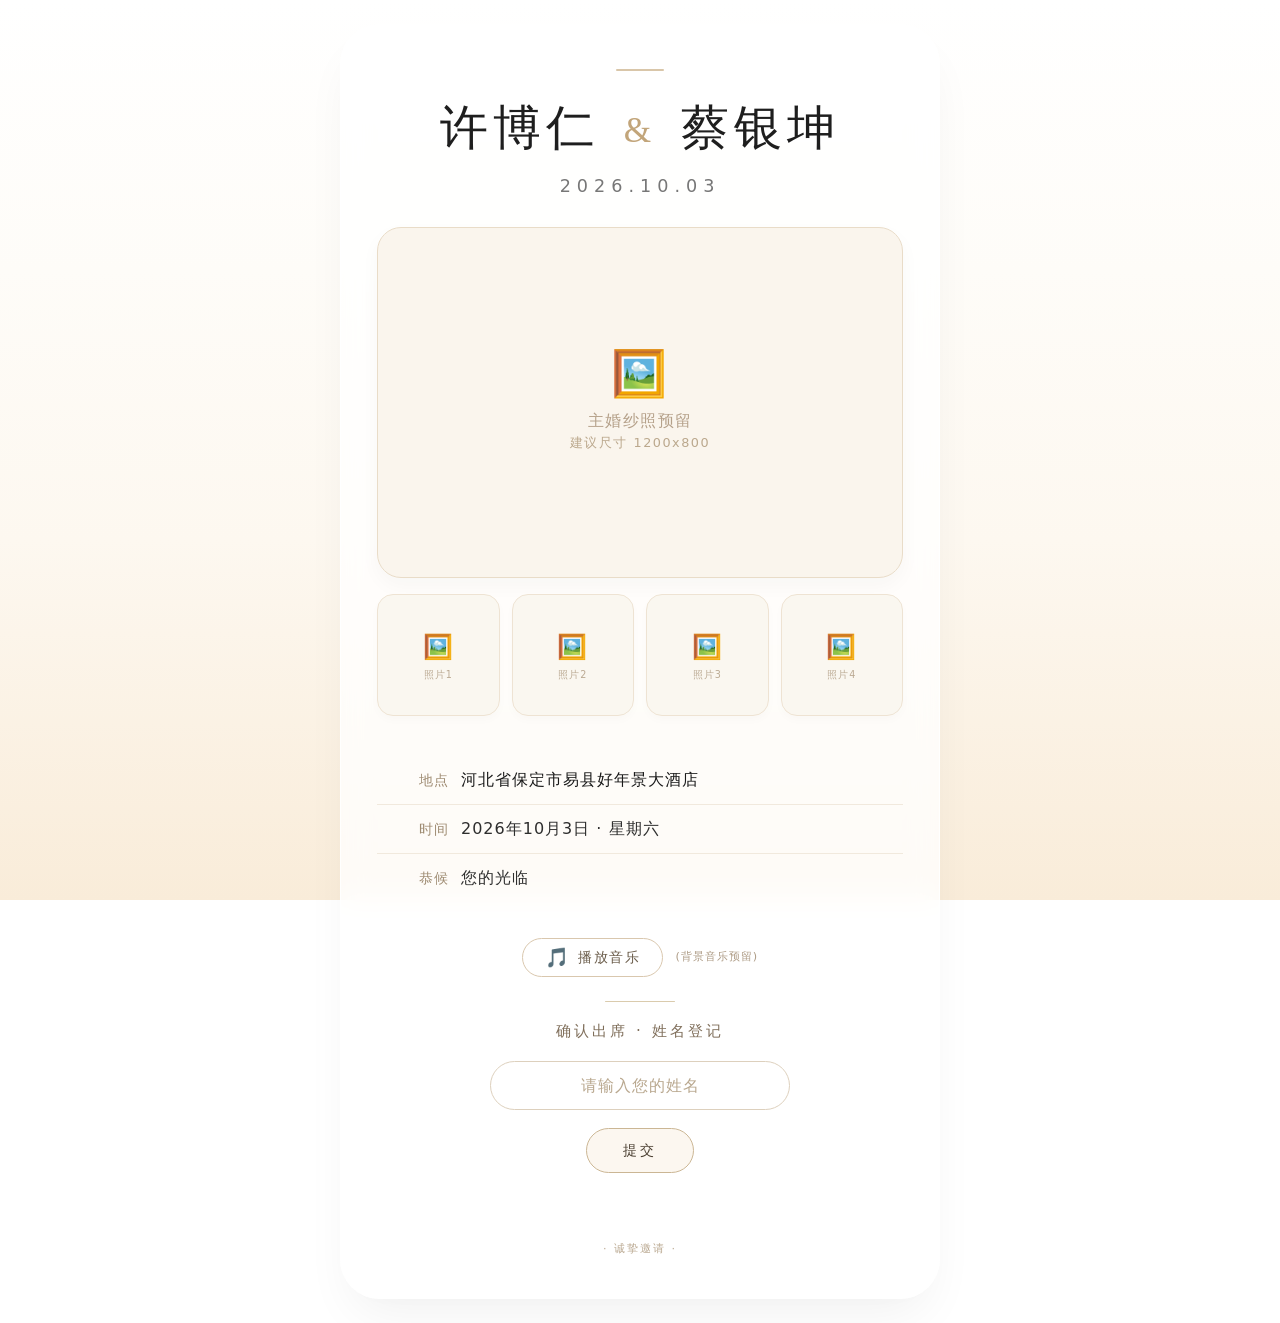
==== wedding.html @ 3b9bdee9 "婚礼请柬" ====
<!DOCTYPE html>
<html lang="zh-CN">
<head>
    <meta charset="UTF-8">
    <meta name="viewport" content="width=device-width, initial-scale=1.0, maximum-scale=1.0, user-scalable=yes">
    <title>许博仁 & 蔡银坤 · 婚礼邀请</title>
    <style>
        /* 全局重置 — 纯白到香槟色渐变背景 */
        * {
            margin: 0;
            padding: 0;
            box-sizing: border-box;
        }

        body {
            /* 纯白到香槟色渐变：从上至下柔和过渡 */
            background: linear-gradient(180deg, #ffffff 0%, #fefcf8 30%, #fdf8f0 60%, #f9ecd9 100%);
            background-attachment: fixed;
            font-family: 'Inter', 'Helvetica Neue', 'PingFang SC', 'Microsoft YaHei', 'Noto Sans SC', system-ui, -apple-system, sans-serif;
            display: flex;
            align-items: center;
            justify-content: center;
            min-height: 100vh;
            padding: 24px 16px;
            line-height: 1.5;
            color: #2c2c2c;
            -webkit-font-smoothing: antialiased;
            -moz-osx-font-smoothing: grayscale;
        }

        /* 主卡片 — 半透明白，与渐变融合，纯净优雅 */
        .invitation-card {
            max-width: 600px;
            width: 100%;
            background-color: rgba(255, 255, 255, 0.78);
            backdrop-filter: blur(14px);
            -webkit-backdrop-filter: blur(14px);
            border-radius: 40px;
            box-shadow: 0 25px 50px -12px rgba(0, 0, 0, 0.06), 0 10px 30px -8px rgba(0, 0, 0, 0.02);
            padding: 44px 36px 40px;
            text-align: center;
            transition: all 0.2s ease;
            border: 1px solid rgba(255, 255, 255, 0.8);
        }

        /* 顶部装饰线 */
        .ornament {
            margin: 0 auto 28px;
            width: 48px;
            height: 2px;
            background: #d9c6a9;
            border-radius: 2px;
        }

        /* 新人姓名 */
        .couple-names {
            font-size: 3rem;
            font-weight: 400;
            letter-spacing: 5px;
            color: #1e1e1e;
            line-height: 1.2;
            margin-bottom: 16px;
            font-family: 'Cormorant Garamond', 'Times New Roman', 'Songti SC', serif;
            text-transform: uppercase;
        }

        .couple-names span {
            display: inline-block;
            margin: 0 8px;
            font-weight: 300;
            color: #c2a57a;
            font-size: 2.2rem;
            transform: translateY(-2px);
        }

        /* 日期 */
        .wedding-date {
            font-size: 1.1rem;
            font-weight: 400;
            letter-spacing: 6px;
            color: #777;
            margin-bottom: 28px;
            text-transform: uppercase;
        }

        /* 照片区域 — 主次分明布局 */
        .photo-gallery {
            width: 100%;
            margin-bottom: 32px;
            display: flex;
            flex-direction: column;
            gap: 16px;
        }

        /* 主照片 — 大图占位 */
        .main-photo {
            width: 100%;
            aspect-ratio: 3 / 2;
            background: #faf5ed;
            border-radius: 24px;
            border: 1px solid #e9dcc8;
            box-shadow: 0 8px 20px rgba(0,0,0,0.03);
            display: flex;
            flex-direction: column;
            align-items: center;
            justify-content: center;
            color: #b5a18a;
            font-size: 1rem;
            letter-spacing: 1.5px;
            transition: transform 0.2s;
            padding: 20px;
        }

        .main-photo i {
            font-style: normal;
            font-size: 2.8rem;
            margin-bottom: 12px;
            color: #cdba9d;
            font-weight: 200;
            line-height: 1;
        }
        .main-photo span {
            font-size: 0.8rem;
            color: #bba88d;
        }

        /* 次要照片 — 四张整齐排列 */
        .secondary-photos {
            display: grid;
            grid-template-columns: repeat(4, 1fr);
            gap: 12px;
            width: 100%;
        }

        .secondary-photo {
            aspect-ratio: 1 / 1;
            background: #faf7f0;
            border-radius: 16px;
            border: 1px solid #eee3d3;
            display: flex;
            flex-direction: column;
            align-items: center;
            justify-content: center;
            color: #b5a18a;
            font-size: 0.65rem;
            letter-spacing: 1px;
            box-shadow: 0 4px 10px rgba(0,0,0,0.02);
            transition: transform 0.2s;
            padding: 8px;
            text-align: center;
        }

        .secondary-photo i {
            font-style: normal;
            font-size: 1.5rem;
            margin-bottom: 4px;
            color: #cdba9d;
            font-weight: 200;
        }

        .secondary-photo span {
            font-size: 0.6rem;
            color: #bbaa93;
            line-height: 1.3;
        }

        /* 婚礼信息 */
        .details {
            text-align: left;
            margin-bottom: 28px;
            background: transparent;
            padding: 8px 0;
        }

        .detail-item {
            display: flex;
            align-items: baseline;
            justify-content: center;
            gap: 12px;
            font-size: 1rem;
            padding: 12px 0;
            color: #3a3a3a;
            border-bottom: 1px solid rgba(210, 190, 160, 0.3);
        }

        .detail-item:last-of-type {
            border-bottom: none;
        }

        .detail-label {
            font-weight: 500;
            letter-spacing: 1px;
            color: #9e8b72;
            min-width: 72px;
            text-align: right;
            font-size: 0.9rem;
        }

        .detail-value {
            font-weight: 400;
            color: #2e2e2e;
            letter-spacing: 1px;
            text-align: left;
            flex: 1;
        }

        .location-highlight {
            font-weight: 500;
            color: #1a1a1a;
        }

        /* 音乐控制区 */
        .music-section {
            margin: 12px 0 20px;
            display: flex;
            align-items: center;
            justify-content: center;
            gap: 12px;
            flex-wrap: wrap;
        }

        .music-toggle {
            display: inline-flex;
            align-items: center;
            gap: 8px;
            background: rgba(255, 255, 255, 0.6);
            border: 1px solid #d9c7ae;
            border-radius: 30px;
            padding: 8px 22px;
            cursor: pointer;
            transition: all 0.25s ease;
            color: #6b5d4b;
            font-size: 0.85rem;
            letter-spacing: 1.5px;
            font-weight: 400;
            user-select: none;
        }

        .music-toggle:hover {
            background: rgba(255, 250, 240, 0.9);
            border-color: #bfa888;
        }

        .music-icon {
            font-size: 1.2rem;
            line-height: 1;
        }

        .music-hint {
            font-size: 0.7rem;
            color: #ae9c86;
            letter-spacing: 1px;
        }

        .divider-light {
            width: 70px;
            height: 1.5px;
            background: #dacbad;
            margin: 24px auto 18px;
            border-radius: 1px;
        }

        /* RSVP 姓名收集 */
        .rsvp-section {
            margin-top: 8px;
        }

        .rsvp-title {
            font-size: 0.95rem;
            letter-spacing: 3px;
            color: #7f6e5a;
            margin-bottom: 18px;
            font-weight: 400;
            text-transform: uppercase;
        }

        .input-group {
            display: flex;
            flex-direction: column;
            align-items: center;
            gap: 12px;
        }

        .name-input {
            width: 100%;
            max-width: 300px;
            padding: 14px 20px;
            border: 1px solid #ddd0bd;
            border-radius: 40px;
            font-size: 1rem;
            letter-spacing: 1px;
            text-align: center;
            background: rgba(255, 255, 255, 0.8);
            color: #2c2c2c;
            outline: none;
            transition: all 0.25s ease;
            font-family: inherit;
            backdrop-filter: blur(4px);
        }

        .name-input::placeholder {
            color: #b9a88f;
            letter-spacing: 1px;
            font-weight: 300;
        }

        .name-input:focus {
            border-color: #bfa888;
            background: #ffffff;
            box-shadow: 0 0 0 4px rgba(190, 168, 136, 0.1);
        }

        .submit-btn {
            background: #ffffffd9;
            border: 1px solid #cbb694;
            color: #4a3f31;
            padding: 12px 36px;
            border-radius: 40px;
            font-size: 0.9rem;
            letter-spacing: 3px;
            font-weight: 500;
            cursor: pointer;
            transition: all 0.3s ease;
            text-transform: uppercase;
            background: #fcf7f0;
            margin-top: 6px;
            width: fit-content;
            font-family: inherit;
            backdrop-filter: blur(4px);
        }

        .submit-btn:hover {
            background: #f7efe4;
            border-color: #ae9472;
            letter-spacing: 4px;
        }

        .submit-btn:active {
            background: #efe3d3;
            transform: scale(0.98);
        }

        .submission-message {
            margin-top: 18px;
            font-size: 0.85rem;
            color: #6b5d4b;
            letter-spacing: 1px;
            min-height: 24px;
            transition: opacity 0.3s;
        }

        .footer-note {
            margin-top: 26px;
            font-size: 0.7rem;
            letter-spacing: 2px;
            color: #bcab94;
            text-transform: uppercase;
        }

        /* 响应式 */
        @media (max-width: 480px) {
            .invitation-card {
                padding: 36px 22px 32px;
                border-radius: 28px;
            }
            .couple-names {
                font-size: 2.4rem;
                letter-spacing: 3px;
            }
            .couple-names span {
                font-size: 1.8rem;
                margin: 0 5px;
            }
            .wedding-date {
                font-size: 0.9rem;
                letter-spacing: 4px;
            }
            .main-photo {
                aspect-ratio: 4/3;
            }
            .secondary-photos {
                gap: 8px;
            }
            .detail-item {
                flex-wrap: wrap;
                justify-content: center;
                gap: 8px;
            }
            .detail-label {
                min-width: auto;
                text-align: center;
                width: 100%;
                margin-bottom: -6px;
            }
            .detail-value {
                text-align: center;
                width: 100%;
            }
        }
    </style>
</head>
<body>
    <main class="invitation-card">
        <!-- 装饰线 -->
        <div class="ornament"></div>

        <!-- 新人姓名 许博仁 & 蔡银坤 -->
        <h1 class="couple-names">
            许博仁 <span>&</span> 蔡银坤
        </h1>

        <!-- 日期 2026.10.03 -->
        <div class="wedding-date">
            2026.10.03
        </div>

        <!-- 照片区域：主照 + 四张次要照片 -->
        <div class="photo-gallery">
            <!-- 主照片（大图） -->
            <div class="main-photo">
                <i>🖼️</i>
                主婚纱照预留
                <span>建议尺寸 1200x800</span>
            </div>
            <!-- 次要照片四张 -->
            <div class="secondary-photos">
                <div class="secondary-photo">
                    <i>🖼️</i>
                    <span>照片1</span>
                </div>
                <div class="secondary-photo">
                    <i>🖼️</i>
                    <span>照片2</span>
                </div>
                <div class="secondary-photo">
                    <i>🖼️</i>
                    <span>照片3</span>
                </div>
                <div class="secondary-photo">
                    <i>🖼️</i>
                    <span>照片4</span>
                </div>
            </div>
        </div>

        <!-- 婚礼信息 -->
        <div class="details">
            <div class="detail-item">
                <span class="detail-label">地点</span>
                <span class="detail-value location-highlight">河北省保定市易县好年景大酒店</span>
            </div>
            <div class="detail-item">
                <span class="detail-label">时间</span>
                <span class="detail-value">2026年10月3日 · 星期六</span>
            </div>
            <div class="detail-item">
                <span class="detail-label">恭候</span>
                <span class="detail-value">您的光临</span>
            </div>
        </div>

        <!-- 背景音乐预留区 -->
        <div class="music-section">
            <div class="music-toggle" id="musicToggle" role="button" aria-label="背景音乐开关">
                <span class="music-icon" id="musicIcon">🎵</span>
                <span id="musicText">播放音乐</span>
            </div>
            <span class="music-hint">(背景音乐预留)</span>
        </div>

        <!-- 分割线 -->
        <div class="divider-light"></div>

        <!-- RSVP 姓名收集 -->
        <div class="rsvp-section">
            <div class="rsvp-title">确认出席 · 姓名登记</div>
            <div class="input-group">
                <input type="text" id="guestName" class="name-input" placeholder="请输入您的姓名" autocomplete="name" aria-label="受邀者姓名">
                <button id="submitNameBtn" class="submit-btn" type="button">提交</button>
            </div>
            <div id="confirmationMessage" class="submission-message"></div>
        </div>

        <!-- 脚注 -->
        <div class="footer-note">· 诚挚邀请 ·</div>
    </main>

    <!-- 隐藏音频元素（背景音乐预留） -->
    <audio id="bgMusic" loop preload="none" style="display: none;">
        <!-- 预留：请将您的音乐文件放在同目录或替换为在线链接 -->
        <!-- 例如: <source src="your-audio-file.mp3" type="audio/mpeg"> -->
        <source src="" type="audio/mpeg">
    </audio>

    <script>
        (function() {
            // ----- 姓名收集逻辑 -----
            const nameInput = document.getElementById('guestName');
            const submitBtn = document.getElementById('submitNameBtn');
            const messageDiv = document.getElementById('confirmationMessage');
            const storageKey = 'wedding_guest_name_bodhi_yin';

            function checkStoredName() {
                try {
                    const storedName = localStorage.getItem(storageKey);
                    if (storedName && storedName.trim() !== '') {
                        messageDiv.textContent = `欢迎回来，${storedName}。我们已收到您的姓名。`;
                        messageDiv.style.color = '#6b5d4b';
                    }
                } catch (e) {}
            }

            function handleSubmit() {
                const rawName = nameInput.value.trim();
                if (rawName === '') {
                    messageDiv.textContent = '请填写您的姓名，以便我们为您准备席位。';
                    messageDiv.style.color = '#b33a3a';
                    nameInput.focus();
                    return;
                }
                const namePattern = /^[\u4e00-\u9fa5A-Za-z\s·.]+$/;
                if (!namePattern.test(rawName)) {
                    messageDiv.textContent = '姓名格式似乎不太对，请使用中文、英文或空格。';
                    messageDiv.style.color = '#b33a3a';
                    return;
                }
                try {
                    localStorage.setItem(storageKey, rawName);
                } catch (e) {}
                messageDiv.textContent = `感谢您的回复，${rawName}！期待与您相聚。`;
                messageDiv.style.color = '#3f6e4a';
                nameInput.value = '';
                submitBtn.style.transform = 'scale(0.97)';
                setTimeout(() => { submitBtn.style.transform = ''; }, 150);
            }

            submitBtn.addEventListener('click', handleSubmit);
            nameInput.addEventListener('keypress', (e) => {
                if (e.key === 'Enter') {
                    e.preventDefault();
                    handleSubmit();
                }
            });
            checkStoredName();

            // ----- 背景音乐预留控制 -----
            const musicToggle = document.getElementById('musicToggle');
            const musicIcon = document.getElementById('musicIcon');
            const musicText = document.getElementById('musicText');
            const bgMusic = document.getElementById('bgMusic');
            let isPlaying = false;

            function toggleMusic() {
                if (isPlaying) {
                    bgMusic.pause();
                    bgMusic.currentTime = 0;
                    musicIcon.textContent = '🎵';
                    musicText.textContent = '播放音乐';
                    isPlaying = false;
                } else {
                    bgMusic.play().catch(() => {
                        // 无音频源，静默处理
                    });
                    musicIcon.textContent = '🎶';
                    musicText.textContent = '暂停音乐';
                    isPlaying = true;
                }
            }

            musicToggle.addEventListener('click', toggleMusic);
        })();
    </script>
</body>
</html>
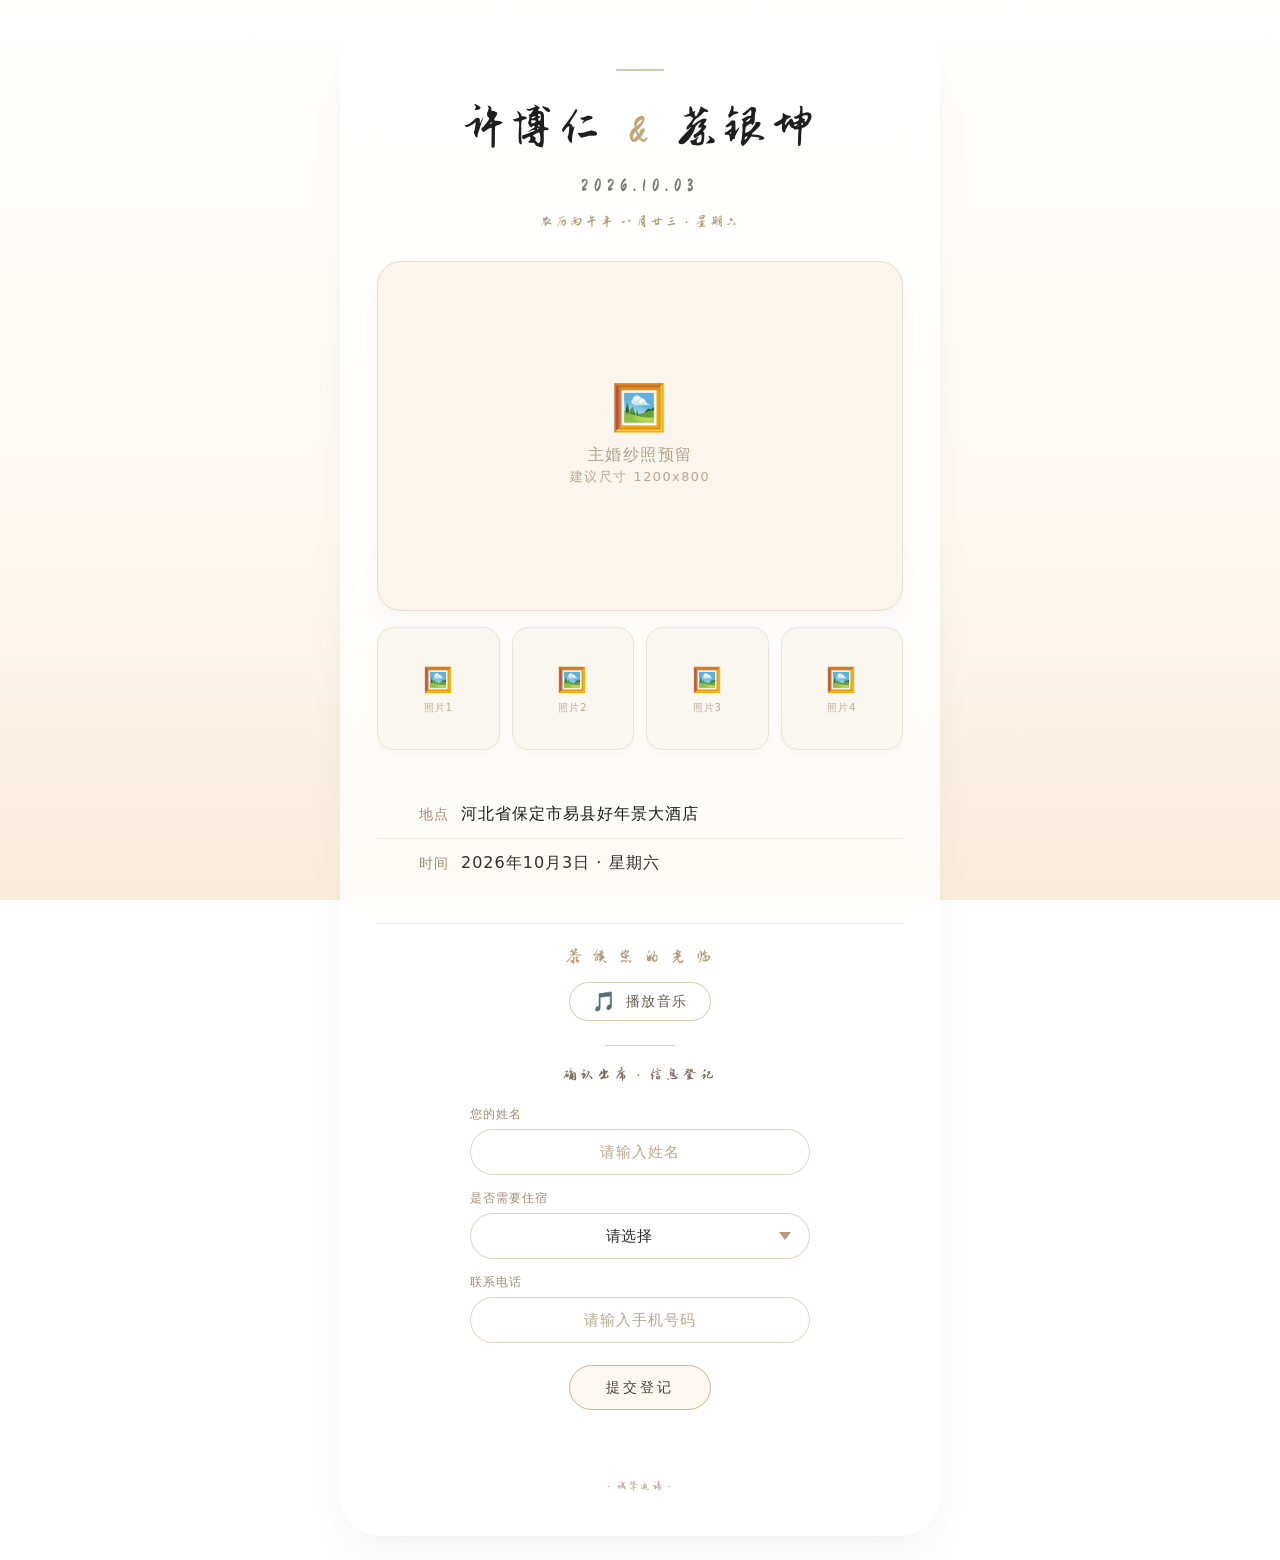
==== commit 51c63a20: "优化背景音乐、字体与照片 - BGM 改为默认自动播放（浏览器拦截时首次点击/触摸兜底，兼容微信） - 页面字体更换为支芒行书，自托管分包仅加载用到的字 - 照片压缩至约 670KB，主图恢复竖版 2" ====
--- a/wedding.html
+++ b/wedding.html
@@ -4,6 +4,8 @@
     <meta charset="UTF-8">
     <meta name="viewport" content="width=device-width, initial-scale=1.0, maximum-scale=1.0, user-scalable=yes">
     <title>许博仁 & 蔡银坤 · 婚礼邀请</title>
+    <!-- 古风字体：支芒行书（自托管分包，仅加载页面用到的字） -->
+    <link rel="stylesheet" href="assets/fonts/zhi-mang-xing/index.css">
     <style>
         /* 全局重置 — 纯白到香槟色渐变背景 */
         * {
@@ -13,7 +15,6 @@
         }
 
         body {
-            /* 纯白到香槟色渐变：从上至下柔和过渡 */
             background: linear-gradient(180deg, #ffffff 0%, #fefcf8 30%, #fdf8f0 60%, #f9ecd9 100%);
             background-attachment: fixed;
             font-family: 'Inter', 'Helvetica Neue', 'PingFang SC', 'Microsoft YaHei', 'Noto Sans SC', system-ui, -apple-system, sans-serif;
@@ -60,7 +61,7 @@
             color: #1e1e1e;
             line-height: 1.2;
             margin-bottom: 16px;
-            font-family: 'Cormorant Garamond', 'Times New Roman', 'Songti SC', serif;
+            font-family: 'Zhi Mang Xing', 'Cormorant Garamond', 'Times New Roman', 'Songti SC', serif;
             text-transform: uppercase;
         }
 
@@ -81,6 +82,18 @@
             color: #777;
             margin-bottom: 28px;
             text-transform: uppercase;
+            font-family: 'Zhi Mang Xing', 'Noto Serif SC', 'Songti SC', serif;
+        }
+
+        /* 农历日期行 — 香槟色调，柔和居中 */
+        .lunar-date {
+            font-size: 0.9rem;
+            font-weight: 400;
+            letter-spacing: 2px;
+            color: #b49b78;
+            margin-top: -16px;
+            margin-bottom: 28px;
+            font-family: 'Zhi Mang Xing', 'Noto Serif SC', 'Songti SC', serif;
         }
 
         /* 照片区域 — 主次分明布局 */
@@ -209,6 +222,19 @@
             color: #1a1a1a;
         }
 
+        /* 恭候光临 — 独立香槟色居中区块，修正布局 */
+        .greeting-line {
+            margin: 20px 0 10px;
+            font-size: 1.1rem;
+            letter-spacing: 3px;
+            color: #b49b78;      /* 香槟色调 */
+            font-weight: 400;
+            text-align: center;  /* 居中 */
+            border-top: 1px solid rgba(210, 190, 160, 0.3);
+            padding-top: 20px;
+            font-family: 'Zhi Mang Xing', 'Noto Serif SC', 'Songti SC', serif;
+        }
+
         /* 音乐控制区 */
         .music-section {
             margin: 12px 0 20px;
@@ -260,7 +286,7 @@
             border-radius: 1px;
         }
 
-        /* RSVP 姓名收集 */
+        /* RSVP 区域 */
         .rsvp-section {
             margin-top: 8px;
         }
@@ -272,23 +298,40 @@
             margin-bottom: 18px;
             font-weight: 400;
             text-transform: uppercase;
-        }
-
-        .input-group {
+            font-family: 'Zhi Mang Xing', 'Noto Serif SC', 'Songti SC', serif;
+        }
+
+        .form-grid {
             display: flex;
             flex-direction: column;
+            gap: 14px;
             align-items: center;
-            gap: 12px;
-        }
-
-        .name-input {
+        }
+
+        .input-row {
+            display: flex;
+            flex-direction: column;
             width: 100%;
-            max-width: 300px;
-            padding: 14px 20px;
+            max-width: 340px;
+            gap: 6px;
+        }
+
+        .input-label {
+            font-size: 0.75rem;
+            letter-spacing: 1px;
+            color: #9e8b72;
+            text-align: left;
+        }
+
+        .name-input,
+        .phone-input,
+        .select-input {
+            width: 100%;
+            padding: 13px 18px;
             border: 1px solid #ddd0bd;
             border-radius: 40px;
-            font-size: 1rem;
-            letter-spacing: 1px;
+            font-size: 0.95rem;
+            letter-spacing: 0.5px;
             text-align: center;
             background: rgba(255, 255, 255, 0.8);
             color: #2c2c2c;
@@ -296,18 +339,31 @@
             transition: all 0.25s ease;
             font-family: inherit;
             backdrop-filter: blur(4px);
-        }
-
-        .name-input::placeholder {
+            appearance: none;
+            -webkit-appearance: none;
+            cursor: pointer;
+        }
+
+        .name-input::placeholder,
+        .phone-input::placeholder {
             color: #b9a88f;
             letter-spacing: 1px;
             font-weight: 300;
         }
 
-        .name-input:focus {
+        .name-input:focus,
+        .phone-input:focus,
+        .select-input:focus {
             border-color: #bfa888;
             background: #ffffff;
             box-shadow: 0 0 0 4px rgba(190, 168, 136, 0.1);
+        }
+
+        .select-input {
+            background-image: url('data:image/svg+xml;utf8,<svg xmlns="http://www.w3.org/2000/svg" width="12" height="8" viewBox="0 0 12 8"><path fill="%23b49b78" d="M6 8L0 0h12z"/></svg>');
+            background-repeat: no-repeat;
+            background-position: right 18px center;
+            padding-right: 40px;
         }
 
         .submit-btn {
@@ -323,7 +379,7 @@
             transition: all 0.3s ease;
             text-transform: uppercase;
             background: #fcf7f0;
-            margin-top: 6px;
+            margin-top: 8px;
             width: fit-content;
             font-family: inherit;
             backdrop-filter: blur(4px);
@@ -347,6 +403,7 @@
             letter-spacing: 1px;
             min-height: 24px;
             transition: opacity 0.3s;
+            text-align: center;
         }
 
         .footer-note {
@@ -355,6 +412,7 @@
             letter-spacing: 2px;
             color: #bcab94;
             text-transform: uppercase;
+            font-family: 'Zhi Mang Xing', 'Noto Serif SC', 'Songti SC', serif;
         }
 
         /* 响应式 */
@@ -375,6 +433,11 @@
                 font-size: 0.9rem;
                 letter-spacing: 4px;
             }
+            .lunar-date {
+                font-size: 0.8rem;
+                margin-top: -12px;
+                margin-bottom: 24px;
+            }
             .main-photo {
                 aspect-ratio: 4/3;
             }
@@ -396,12 +459,18 @@
                 text-align: center;
                 width: 100%;
             }
+            .greeting-line {
+                font-size: 1rem;
+                letter-spacing: 2px;
+            }
+            .input-row {
+                max-width: 280px;
+            }
         }
     </style>
 </head>
 <body>
     <main class="invitation-card">
-        <!-- 装饰线 -->
         <div class="ornament"></div>
 
         <!-- 新人姓名 许博仁 & 蔡银坤 -->
@@ -409,20 +478,21 @@
             许博仁 <span>&</span> 蔡银坤
         </h1>
 
-        <!-- 日期 2026.10.03 -->
+        <!-- 日期 2026.10.03 及农历 -->
         <div class="wedding-date">
             2026.10.03
         </div>
+        <div class="lunar-date">
+            农历丙午年 八月廿三 · 星期六
+        </div>
 
         <!-- 照片区域：主照 + 四张次要照片 -->
         <div class="photo-gallery">
-            <!-- 主照片（大图） -->
             <div class="main-photo">
                 <i>🖼️</i>
                 主婚纱照预留
                 <span>建议尺寸 1200x800</span>
             </div>
-            <!-- 次要照片四张 -->
             <div class="secondary-photos">
                 <div class="secondary-photo">
                     <i>🖼️</i>
@@ -453,67 +523,90 @@
                 <span class="detail-label">时间</span>
                 <span class="detail-value">2026年10月3日 · 星期六</span>
             </div>
-            <div class="detail-item">
-                <span class="detail-label">恭候</span>
-                <span class="detail-value">您的光临</span>
-            </div>
         </div>
 
-        <!-- 背景音乐预留区 -->
+        <!-- 恭候光临 — 香槟色居中独立行 -->
+        <div class="greeting-line">恭 候 您 的 光 临</div>
+
+        <!-- 背景音乐开关（默认自动播放，被拦截时首次点击页面任意处启动） -->
         <div class="music-section">
             <div class="music-toggle" id="musicToggle" role="button" aria-label="背景音乐开关">
                 <span class="music-icon" id="musicIcon">🎵</span>
                 <span id="musicText">播放音乐</span>
             </div>
-            <span class="music-hint">(背景音乐预留)</span>
         </div>
 
-        <!-- 分割线 -->
         <div class="divider-light"></div>
 
-        <!-- RSVP 姓名收集 -->
+        <!-- RSVP 区域：姓名 + 住宿需求 + 联系电话 -->
         <div class="rsvp-section">
-            <div class="rsvp-title">确认出席 · 姓名登记</div>
-            <div class="input-group">
-                <input type="text" id="guestName" class="name-input" placeholder="请输入您的姓名" autocomplete="name" aria-label="受邀者姓名">
-                <button id="submitNameBtn" class="submit-btn" type="button">提交</button>
+            <div class="rsvp-title">确认出席 · 信息登记</div>
+            <div class="form-grid">
+                <div class="input-row">
+                    <label class="input-label" for="guestName">您的姓名</label>
+                    <input type="text" id="guestName" class="name-input" placeholder="请输入姓名" autocomplete="name" aria-label="受邀者姓名">
+                </div>
+                <div class="input-row">
+                    <label class="input-label" for="needAccommodation">是否需要住宿</label>
+                    <select id="needAccommodation" class="select-input" aria-label="是否需要住宿">
+                        <option value="" selected disabled>请选择</option>
+                        <option value="需要">需要</option>
+                        <option value="不需要">不需要</option>
+                        <option value="待定">待定</option>
+                    </select>
+                </div>
+                <div class="input-row">
+                    <label class="input-label" for="phoneNumber">联系电话</label>
+                    <input type="tel" id="phoneNumber" class="phone-input" placeholder="请输入手机号码" autocomplete="tel" aria-label="联系电话">
+                </div>
+                <button id="submitFormBtn" class="submit-btn" type="button">提交登记</button>
             </div>
             <div id="confirmationMessage" class="submission-message"></div>
         </div>
 
-        <!-- 脚注 -->
         <div class="footer-note">· 诚挚邀请 ·</div>
     </main>
 
-    <!-- 隐藏音频元素（背景音乐预留） -->
     <audio id="bgMusic" loop preload="none" style="display: none;">
-        <!-- 预留：请将您的音乐文件放在同目录或替换为在线链接 -->
-        <!-- 例如: <source src="your-audio-file.mp3" type="audio/mpeg"> -->
-        <source src="" type="audio/mpeg">
+        <source src="assets/music/bgm.mp3" type="audio/mpeg">
     </audio>
 
     <script>
         (function() {
-            // ----- 姓名收集逻辑 -----
+            // ----- 获取表单元素 -----
             const nameInput = document.getElementById('guestName');
-            const submitBtn = document.getElementById('submitNameBtn');
+            const accommodationSelect = document.getElementById('needAccommodation');
+            const phoneInput = document.getElementById('phoneNumber');
+            const submitBtn = document.getElementById('submitFormBtn');
             const messageDiv = document.getElementById('confirmationMessage');
-            const storageKey = 'wedding_guest_name_bodhi_yin';
-
-            function checkStoredName() {
+            const storageKey = 'wedding_guest_details_bodhi_yin';
+
+            // 尝试读取之前保存的信息（如果有）
+            function loadStoredData() {
                 try {
-                    const storedName = localStorage.getItem(storageKey);
-                    if (storedName && storedName.trim() !== '') {
-                        messageDiv.textContent = `欢迎回来，${storedName}。我们已收到您的姓名。`;
-                        messageDiv.style.color = '#6b5d4b';
+                    const stored = localStorage.getItem(storageKey);
+                    if (stored) {
+                        const data = JSON.parse(stored);
+                        if (data.name) {
+                            nameInput.value = data.name || '';
+                            if (data.accommodation) accommodationSelect.value = data.accommodation;
+                            if (data.phone) phoneInput.value = data.phone;
+                            messageDiv.textContent = `欢迎回来，${data.name}。如需修改信息可直接更新。`;
+                            messageDiv.style.color = '#6b5d4b';
+                        }
                     }
                 } catch (e) {}
             }
 
+            // 提交登记信息
             function handleSubmit() {
                 const rawName = nameInput.value.trim();
+                const accommodation = accommodationSelect.value;
+                const phone = phoneInput.value.trim();
+
+                // 基本验证
                 if (rawName === '') {
-                    messageDiv.textContent = '请填写您的姓名，以便我们为您准备席位。';
+                    messageDiv.textContent = '请填写您的姓名。';
                     messageDiv.style.color = '#b33a3a';
                     nameInput.focus();
                     return;
@@ -524,48 +617,116 @@
                     messageDiv.style.color = '#b33a3a';
                     return;
                 }
+                if (accommodation === '') {
+                    messageDiv.textContent = '请选择是否需要住宿。';
+                    messageDiv.style.color = '#b33a3a';
+                    accommodationSelect.focus();
+                    return;
+                }
+                // 电话可选，但如果填写则简单校验
+                if (phone !== '') {
+                    const phonePattern = /^[0-9+\-\s]{6,20}$/;
+                    if (!phonePattern.test(phone)) {
+                        messageDiv.textContent = '联系电话格式可能不正确，请检查。';
+                        messageDiv.style.color = '#b33a3a';
+                        phoneInput.focus();
+                        return;
+                    }
+                }
+
+                // 构建数据对象并存储
+                const formData = {
+                    name: rawName,
+                    accommodation: accommodation,
+                    phone: phone,
+                    timestamp: new Date().toISOString()
+                };
                 try {
-                    localStorage.setItem(storageKey, rawName);
+                    localStorage.setItem(storageKey, JSON.stringify(formData));
                 } catch (e) {}
-                messageDiv.textContent = `感谢您的回复，${rawName}！期待与您相聚。`;
+
+                // 成功提示
+                messageDiv.textContent = `感谢您的回复，${rawName}！住宿: ${accommodation}${phone ? '，电话: '+phone : ''}。期待与您相聚。`;
                 messageDiv.style.color = '#3f6e4a';
-                nameInput.value = '';
-                submitBtn.style.transform = 'scale(0.97)';
-                setTimeout(() => { submitBtn.style.transform = ''; }, 150);
+                
+                // 可选：清空输入？不清空姓名方便查看，但可以清空电话？这里保留用户数据以便修改。
+                // 提供清晰反馈，不自动清空，以便用户确认。
             }
 
             submitBtn.addEventListener('click', handleSubmit);
-            nameInput.addEventListener('keypress', (e) => {
-                if (e.key === 'Enter') {
-                    e.preventDefault();
-                    handleSubmit();
-                }
+
+            // 回车提交
+            [nameInput, phoneInput].forEach(input => {
+                input.addEventListener('keypress', (e) => {
+                    if (e.key === 'Enter') {
+                        e.preventDefault();
+                        handleSubmit();
+                    }
+                });
             });
-            checkStoredName();
-
-            // ----- 背景音乐预留控制 -----
+
+            // 加载已有数据
+            loadStoredData();
+
+            // ----- 背景音乐控制（默认打开） -----
             const musicToggle = document.getElementById('musicToggle');
             const musicIcon = document.getElementById('musicIcon');
             const musicText = document.getElementById('musicText');
             const bgMusic = document.getElementById('bgMusic');
             let isPlaying = false;
 
+            function setPlayingUI(playing) {
+                if (playing) {
+                    musicIcon.textContent = '🎶';
+                    musicText.textContent = '暂停音乐';
+                } else {
+                    musicIcon.textContent = '🎵';
+                    musicText.textContent = '播放音乐';
+                }
+            }
+
+            function startMusic() {
+                if (isPlaying) return;
+                isPlaying = true;
+                setPlayingUI(true);
+                bgMusic.play().catch(() => {
+                    // 自动播放被浏览器拦截：回退为关闭，等首次手势再启动
+                    isPlaying = false;
+                    setPlayingUI(false);
+                });
+            }
+
+            function stopMusic() {
+                isPlaying = false;
+                bgMusic.pause();
+                bgMusic.currentTime = 0;
+                setPlayingUI(false);
+            }
+
             function toggleMusic() {
                 if (isPlaying) {
-                    bgMusic.pause();
-                    bgMusic.currentTime = 0;
-                    musicIcon.textContent = '🎵';
-                    musicText.textContent = '播放音乐';
-                    isPlaying = false;
+                    stopMusic();
                 } else {
-                    bgMusic.play().catch(() => {
-                        // 无音频源，静默处理
-                    });
-                    musicIcon.textContent = '🎶';
-                    musicText.textContent = '暂停音乐';
-                    isPlaying = true;
+                    startMusic();
                 }
             }
+
+            // 默认打开音乐：先尝试自动播放；若被拦截，则在用户首次点击/触摸页面任意位置时启动
+            startMusic();
+            let gestureFallback = true;
+            ['click', 'touchstart', 'keydown'].forEach(evt => {
+                document.addEventListener(evt, function onFirstGesture() {
+                    if (gestureFallback) {
+                        gestureFallback = false;
+                        if (!isPlaying) startMusic();
+                    }
+                    document.removeEventListener(evt, onFirstGesture);
+                });
+            });
+            // 微信内自动播放的补充通道
+            document.addEventListener('WeixinJSBridgeReady', function () {
+                startMusic();
+            });
 
             musicToggle.addEventListener('click', toggleMusic);
         })();
--- a/assets/fonts/zhi-mang-xing/index.css
+++ b/assets/fonts/zhi-mang-xing/index.css
@@ -0,0 +1,199 @@
+/* zhi-mang-xing subset */
+@font-face {
+  font-family: 'Zhi Mang Xing';
+  font-style: normal;
+  font-display: swap;
+  font-weight: 400;
+  src: url(./files/zhi-mang-xing-71-400-normal.woff2) format('woff2');
+  unicode-range: U+5e98,U+5e9b,U+5e9d,U+5ea0-5ea5,U+5ea8,U+5eab,U+5eaf,U+5eb3,U+5eb5-5eb6,U+5eb9,U+5ebe,U+5ec1-5ec3,U+5ec6,U+5ec8,U+5ecb-5ecc,U+5ed1-5ed2,U+5ed4,U+5ed9-5edb,U+5edd,U+5edf-5ee0,U+5ee2-5ee3,U+5ee8,U+5eea,U+5eec,U+5eef-5ef0,U+5ef3-5ef4,U+5ef8,U+5efb-5efc,U+5efe-5eff,U+5f01,U+5f07,U+5f0b-5f0e,U+5f10-5f12,U+5f14,U+5f1a,U+5f22,U+5f28-5f29,U+5f2c-5f2d,U+5f35-5f36,U+5f38,U+5f3b-5f43,U+5f45-5f4a,U+5f4c-5f4e,U+5f50,U+5f54,U+5f56-5f59,U+5f5b-5f5f,U+5f61,U+5f63,U+5f65,U+5f67-5f68,U+5f6b,U+5f6e-5f6f,U+5f72-5f78,U+5f7a,U+5f7e-5f7f,U+5f82-5f83,U+5f87,U+5f89-5f8a,U+5f8d,U+5f91,U+5f93,U+5f95,U+5f98-5f99,U+5f9c,U+5f9e,U+5fa0,U+5fa6-5fa9,U+5fac-5fad,U+5faf,U+5fb3-5fb5,U+5fb9,U+5fbc;
+}
+
+/* zhi-mang-xing subset */
+@font-face {
+  font-family: 'Zhi Mang Xing';
+  font-style: normal;
+  font-display: swap;
+  font-weight: 400;
+  src: url(./files/zhi-mang-xing-101-400-normal.woff2) format('woff2');
+  unicode-range: U+161,U+926,U+928,U+939,U+93f-940,U+94d,U+e17,U+e22,U+e44,U+25c7,U+25ce,U+2764,U+3009,U+3016-3017,U+4e4d,U+4e53,U+4f5a,U+4f70,U+4fae,U+4fd8,U+4ffa,U+5011,U+501a,U+51c4,U+5225,U+547b,U+5495,U+54e8,U+54ee,U+5594,U+55d3,U+55dc,U+55fd,U+560e,U+565c,U+5662,U+5669,U+566c,U+56bc,U+5742,U+5824,U+5834,U+598a,U+5992,U+59a9,U+5a04,U+5ac9,U+5b75,U+5b7d,U+5bc5,U+5c49,U+5c90,U+5e1c,U+5e27,U+5e2b,U+5e37,U+5e90,U+618b,U+61f5,U+620a,U+620c,U+6273,U+62c7,U+62f7,U+6320,U+6342,U+6401-6402,U+6413,U+6512,U+655b,U+65a7,U+65f1,U+65f7,U+665f,U+6687,U+66a7,U+673d,U+67b8,U+6854,U+68d8,U+68fa,U+696d,U+6a02,U+6a0a,U+6a80,U+6b7c,U+6bd9,U+6c2e,U+6c76,U+6cf8,U+6d4a,U+6d85,U+6e24,U+6e32,U+6ec7,U+6f88,U+700f,U+701a,U+7078,U+707c,U+70ac,U+70c1,U+72e9,U+7409,U+7422,U+745a,U+7480,U+74a8,U+752b,U+7574,U+7656,U+7699,U+7737,U+785d,U+78be,U+79b9,U+7a3d,U+7a91,U+7a9f,U+7ae3,U+7b77,U+7c3f,U+7d1a,U+7d50,U+7d93,U+8042,U+808b,U+8236,U+82b8-82b9,U+82ef,U+8309,U+836b,U+83ef,U+8431,U+85c9,U+865e,U+868c,U+8759,U+8760,U+8845,U+89ba,U+8a2a,U+8aaa,U+8c41,U+8d2c,U+8d4e,U+8e66,U+8e6d,U+8eaf,U+902e,U+914b,U+916e,U+919b,U+949b,U+94a0,U+94b0,U+9541-9542,U+9556,U+95eb,U+95f5,U+964b,U+968b,U+96cc-96cd,U+96cf,U+9713,U+9890,U+98a8,U+9985,U+9992,U+9a6d,U+9a81,U+9a86,U+9ab8,U+9ca4,U+e606-e607,U+e60a,U+e60c,U+e60e,U+fe0f,U+ff02,U+ff1e;
+}
+
+/* zhi-mang-xing subset */
+@font-face {
+  font-family: 'Zhi Mang Xing';
+  font-style: normal;
+  font-display: swap;
+  font-weight: 400;
+  src: url(./files/zhi-mang-xing-102-400-normal.woff2) format('woff2');
+  unicode-range: U+10c,U+627-629,U+639,U+644,U+64a,U+203b,U+2265,U+2463,U+2573,U+25b2,U+3448-3449,U+4e1e,U+4e5e,U+4f3a,U+4f5f,U+4fea,U+5026,U+508d,U+516e,U+5189,U+5254,U+5288,U+52d8,U+52fa,U+5306,U+5308,U+5364,U+5384,U+53ed,U+543c,U+5450,U+5455,U+5466,U+54c4,U+5578,U+55a7,U+561f,U+5631,U+572d,U+575f,U+57ae,U+57e0,U+5830,U+594e,U+5984,U+5993,U+5bdd,U+5c0d,U+5c7f,U+5c82,U+5e62,U+5ed3,U+5f08,U+607a,U+60bc,U+625b,U+6292,U+62e2,U+6363,U+6467,U+6714,U+675e,U+6771,U+67a2,U+67ff,U+6805,U+68a7,U+68e0,U+6930,U+6986,U+69a8,U+69df,U+6a44,U+6a5f,U+6c13,U+6c1f,U+6c22,U+6c2f,U+6c40,U+6c81,U+6c9b,U+6ca5,U+6da4,U+6df3,U+6e85,U+6eba,U+6ed5,U+6f13,U+6f33,U+6f62,U+715e,U+72c4,U+73d1,U+7405,U+7487,U+7578,U+75a4,U+75eb,U+7693,U+7738,U+7741,U+776b,U+7792,U+77a7,U+77a9,U+77b3,U+788c,U+7984,U+79a7,U+79e4,U+7a1a,U+7a57,U+7aa6,U+7b0b,U+7b5d,U+7c27,U+7c7d,U+7caa,U+7cd9,U+7cef,U+7eda,U+7ede,U+7f24,U+803f,U+8046,U+80fa,U+81fb,U+8207,U+8258,U+8335,U+8339,U+8354,U+840e,U+85b0,U+85fb,U+8695,U+86aa,U+8717,U+8749,U+874c,U+8996,U+89bd,U+89c5,U+8bdb,U+8bf5,U+8c5a,U+8cec,U+8d3f,U+8d9f,U+8e44,U+8fed,U+9005,U+9019,U+9082,U+90af,U+90dd,U+90e1,U+90f8,U+916f,U+9176,U+949e,U+94a7,U+94c2,U+9525,U+9580,U+95dc,U+96e2,U+96fb,U+9704,U+9a7c,U+9a7f,U+9b41,U+9ca8,U+9cc4,U+9cde,U+9e92,U+9ede,U+9f9a,U+e60b,U+e610,U+ff10,U+ff13,U+ff3b,U+ff3d,U+f012b;
+}
+
+/* zhi-mang-xing subset */
+@font-face {
+  font-family: 'Zhi Mang Xing';
+  font-style: normal;
+  font-display: swap;
+  font-weight: 400;
+  src: url(./files/zhi-mang-xing-103-400-normal.woff2) format('woff2');
+  unicode-range: U+60,U+631,U+2606,U+3014-3015,U+309c,U+33a1,U+4e52,U+4ec6,U+4f86,U+4f8d,U+4fde,U+4fef,U+500b,U+502a,U+515c,U+518a,U+51a5,U+51f3,U+5243,U+52c9,U+52d5,U+53a2,U+53ee,U+54ce,U+54fa,U+54fc,U+5580,U+5587,U+563f,U+56da,U+5792,U+5815,U+5960,U+59d7,U+5b78,U+5b9b,U+5be1,U+5c4e,U+5c51,U+5c6f,U+5c9a,U+5cfb,U+5d16,U+5ed6,U+5f27,U+5f6a,U+609a,U+60df,U+6168,U+61c8,U+6236,U+62f1,U+62fd,U+631a,U+6328,U+632b,U+6346,U+638f,U+63a0,U+63c9,U+655e,U+6590,U+6615,U+6627,U+66ae,U+66e6,U+66f0,U+67da,U+67ec,U+6813,U+6816,U+6869,U+6893,U+68ad,U+68f5,U+6977,U+6984,U+69db,U+6b72,U+6bb7,U+6ce3,U+6cfb,U+6d47,U+6da1,U+6dc4,U+6e43,U+6eaf,U+6eff,U+6f8e,U+7011,U+7063,U+7076,U+7096,U+70ba,U+70db,U+70ef,U+7119-711a,U+7172,U+718f,U+7194,U+727a,U+72d9,U+72ed,U+7325,U+73ae,U+73ba,U+73c0,U+73fe,U+7410,U+7426,U+7455,U+7554,U+7576,U+75ae,U+75b9,U+762b,U+766b,U+7682,U+7750,U+7779,U+7784,U+77eb,U+77ee,U+78f7,U+79e9,U+7a79,U+7b1b,U+7b28,U+7bf7,U+7db2,U+7ec5,U+7eee,U+7f14,U+7f1a,U+7fe1,U+8087,U+809b,U+81b3,U+8231,U+830e,U+835f,U+83e9,U+849c,U+851a,U+868a,U+8718,U+874e,U+8822,U+8910,U+8944,U+8a3b,U+8bb6,U+8bbc,U+8e72,U+8f9c,U+900d,U+904b,U+904e,U+9063,U+90a2,U+90b9,U+9119,U+94f2,U+952f,U+9576-9577,U+9593,U+95f8,U+961c,U+969b,U+96a7,U+96c1,U+9716,U+9761,U+97ad,U+97e7,U+98a4,U+997a,U+9a73,U+9b44,U+9e3d,U+9ecf,U+9ed4,U+ff11-ff12,U+fffd;
+}
+
+/* zhi-mang-xing subset */
+@font-face {
+  font-family: 'Zhi Mang Xing';
+  font-style: normal;
+  font-display: swap;
+  font-weight: 400;
+  src: url(./files/zhi-mang-xing-104-400-normal.woff2) format('woff2');
+  unicode-range: U+2003,U+2193,U+2462,U+4e19,U+4e2b,U+4e36,U+4ea8,U+4ed1,U+4ed7,U+4f51,U+4f63,U+4f83,U+50e7,U+5112,U+5167,U+51a4,U+51b6,U+5239,U+5265,U+532a,U+5351,U+537f,U+5401,U+548f,U+5492,U+54af,U+54b3,U+54bd,U+54d1,U+54df,U+554f,U+5564,U+5598,U+5632,U+56a3,U+56e7,U+574e,U+575d-575e,U+57d4,U+584c,U+58e4,U+5937,U+5955,U+5a05,U+5a1f,U+5a49,U+5ac2,U+5c39,U+5c61,U+5d0e,U+5de9,U+5e9a,U+5eb8,U+5f0a,U+5f13,U+5f6c,U+5f8c,U+603c,U+608d,U+611b,U+6127,U+62a0,U+62d0,U+634f,U+635e,U+63fd,U+6577,U+658b,U+65bc,U+660a,U+6643,U+6656,U+6703,U+6760,U+67af,U+67c4,U+67e0,U+6817,U+68cd,U+690e,U+6960,U+69b4,U+6a71,U+6aac,U+6b67,U+6bb4,U+6c55,U+6c70,U+6c82,U+6ca6,U+6cb8,U+6cbe,U+6ede,U+6ee5,U+6f4d,U+6f84,U+6f9c,U+7115,U+7121,U+722a,U+7261,U+7272,U+7280,U+72f8,U+7504,U+754f,U+75d8,U+767c,U+76ef,U+778e,U+77bb,U+77f6,U+786b,U+78b1,U+7948,U+7985,U+79be,U+7a83,U+7a8d,U+7eac,U+7eef,U+7ef8,U+7efd,U+7f00,U+803d,U+8086,U+810a,U+8165,U+819d,U+81a8,U+8214,U+829c,U+831c,U+832b,U+8367,U+83e0,U+83f1,U+8403,U+846b,U+8475,U+84b2,U+8513,U+8574,U+85af,U+86d9,U+86db,U+8acb,U+8bbd,U+8be0-8be1,U+8c0e,U+8d29,U+8d50,U+8d63,U+8f7f,U+9032,U+9042,U+90b1,U+90b5,U+9165,U+9175,U+94a6,U+94c5,U+950c,U+9610,U+9631,U+9699,U+973e,U+978d,U+97ec,U+97f6,U+984c,U+987d,U+9882,U+9965,U+996a,U+9972,U+9a8f,U+9ad3,U+9ae6,U+9cb8,U+9edb,U+e600,U+e60f,U+e611,U+ff05,U+ff0b;
+}
+
+/* zhi-mang-xing subset */
+@font-face {
+  font-family: 'Zhi Mang Xing';
+  font-style: normal;
+  font-display: swap;
+  font-weight: 400;
+  src: url(./files/zhi-mang-xing-105-400-normal.woff2) format('woff2');
+  unicode-range: U+5e,U+2190,U+250a,U+25bc,U+25cf,U+4e56,U+4ea9,U+4f3d,U+4f6c,U+4f88,U+4fa8,U+4fcf,U+5029,U+5188,U+51f9,U+5203,U+524a,U+5256,U+529d,U+5375,U+53db,U+541f,U+5435,U+5457,U+548b,U+54c7,U+54d4,U+54e9,U+556a,U+5589,U+55bb,U+55e8,U+55ef,U+563b,U+566a,U+576a,U+58f9,U+598d,U+599e,U+59a8,U+5a9b,U+5ae3,U+5bb0,U+5bde,U+5c4c,U+5c60,U+5d1b,U+5deb,U+5df7,U+5e18,U+5f26,U+5f64,U+601c,U+6084,U+60e9,U+614c,U+6208,U+621a,U+6233,U+6254,U+62d8,U+62e6,U+62ef,U+6323,U+632a,U+633d,U+6361,U+6405,U+640f,U+6614,U+6642,U+6657,U+67a3,U+6808,U+683d,U+6850,U+6897,U+68b3,U+68b5,U+68d5,U+6a58,U+6b47,U+6b6a,U+6c28,U+6c90,U+6ca7,U+6cf5,U+6d51,U+6da9,U+6dc7,U+6dd1,U+6e0a,U+6e5b,U+6e9c,U+6f47,U+6f6d,U+70ad,U+70f9,U+710a,U+7130,U+71ac,U+745f,U+7476,U+7490,U+7529,U+7538,U+75d2,U+7696,U+76b1,U+76fc,U+777f,U+77dc,U+789f,U+795b,U+79bd,U+79c9,U+7a3b,U+7a46,U+7aa5,U+7ad6,U+7ca5,U+7cb9,U+7cdf,U+7d6e,U+7f06,U+7f38,U+7fa1,U+7fc1,U+8015,U+803b,U+80a2,U+80aa,U+8116,U+813e,U+82bd,U+8305,U+8328,U+8346,U+846c,U+8549,U+859b,U+8611,U+8680,U+87f9,U+884d,U+8877,U+888d,U+88d4,U+898b,U+8a79,U+8a93,U+8c05,U+8c0d,U+8c26,U+8d1e,U+8d31,U+8d81,U+8e22,U+8e81,U+8f90,U+8f96,U+90ca,U+916c,U+917f,U+9187,U+918b,U+9499,U+94a9,U+9524,U+9540,U+958b,U+9600,U+9640,U+96b6,U+96c7,U+96ef,U+98d9,U+9976,U+997f,U+9a74,U+9a84,U+9c8d,U+9e26,U+9e9f,U+ad6d,U+c5b4,U+d55c,U+ff0f;
+}
+
+/* zhi-mang-xing subset */
+@font-face {
+  font-family: 'Zhi Mang Xing';
+  font-style: normal;
+  font-display: swap;
+  font-weight: 400;
+  src: url(./files/zhi-mang-xing-107-400-normal.woff2) format('woff2');
+  unicode-range: U+200b,U+2103,U+4e18,U+4e27-4e28,U+4e38,U+4e59,U+4e8f,U+4ead,U+4ec7,U+4fe9,U+503a,U+5085,U+5146,U+51af,U+51f8,U+52ab,U+5339,U+535c,U+5378,U+538c,U+5398,U+53f9,U+5415,U+5475,U+54aa,U+54ac,U+54b8,U+5582,U+5760,U+5764,U+57cb,U+5835,U+5885,U+5951,U+5983,U+59da,U+5a77,U+5b5d,U+5b5f,U+5bb5,U+5bc2,U+5be8,U+5bfa,U+5c2c,U+5c34,U+5c41,U+5c48,U+5c65,U+5cad,U+5e06,U+5e42,U+5ef7,U+5f17,U+5f25,U+5f6d,U+5f79,U+6028,U+6064,U+6068,U+606d,U+607c,U+6094,U+6109,U+6124,U+6247,U+626d,U+6291,U+629a,U+62ac,U+62b9,U+62fe,U+6324,U+6349,U+6367,U+6398,U+6495,U+64a4,U+64b0,U+64bc,U+64ce,U+658c,U+65ed,U+6602,U+6674,U+6691,U+66a8,U+674f,U+679a,U+67ef,U+67f4,U+680b,U+6876,U+68a8,U+6a59,U+6a61,U+6b20,U+6bc5,U+6d12,U+6d46,U+6d8c,U+6dc0,U+6e14,U+6e23,U+6f06,U+7164,U+716e,U+7199,U+71e5,U+72ac,U+742a,U+755c,U+75ab,U+75b2,U+75f4,U+7897,U+78b3,U+78c5,U+7978,U+79fd,U+7a74,U+7b4b,U+7b5b,U+7ece,U+7ed2,U+7ee3,U+7ef3,U+7f50,U+7f55,U+7f9e,U+7fe0,U+809d,U+8106,U+814a,U+8154,U+817b,U+818f,U+81c2,U+81ed,U+821f,U+82a6,U+82d1,U+8302,U+83c7,U+83ca,U+845b,U+848b,U+84c9,U+85e4,U+86ee,U+8700,U+8774,U+8881,U+8c1c,U+8c79,U+8d2a,U+8d3c,U+8eba,U+8f70,U+8fa9,U+8fb1,U+900a,U+9017,U+901d,U+9022,U+906e,U+946b,U+94dd,U+94ed,U+953b,U+95ef,U+95fa,U+95fd,U+96c0,U+971e,U+9753,U+9756,U+97e6,U+9881,U+9887,U+9b4f,U+9e2d,U+9f0e,U+e601-e602,U+e604-e605,U+ff5c;
+}
+
+/* zhi-mang-xing subset */
+@font-face {
+  font-family: 'Zhi Mang Xing';
+  font-style: normal;
+  font-display: swap;
+  font-weight: 400;
+  src: url(./files/zhi-mang-xing-108-400-normal.woff2) format('woff2');
+  unicode-range: U+24,U+4e08,U+4e43,U+4e4f,U+4ef0,U+4f2a,U+507f,U+50ac,U+50bb,U+5151,U+51bb,U+51f6,U+51fd,U+5272,U+52fe,U+5362,U+53c9,U+53d4,U+53e0,U+543b,U+54f2,U+5507,U+5524,U+558a,U+55b5,U+561b,U+56ca,U+5782,U+57c3,U+5893,U+5915,U+5949,U+5962,U+59ae,U+59dc,U+59fb,U+5bd3,U+5c38,U+5cb3,U+5d07,U+5d29,U+5de1,U+5dfe,U+5e15,U+5eca,U+5f2f,U+5f7c,U+5fcc,U+6021,U+609f,U+60f9,U+6108,U+6148,U+6155,U+6170,U+61d2,U+6251,U+629b,U+62ab,U+62e8,U+62f3,U+6321,U+6350,U+6566,U+659c,U+65e8,U+6635,U+6655,U+6670,U+66f9,U+6734,U+679d,U+6851,U+6905,U+6b49,U+6b96,U+6c1b,U+6c41,U+6c6a,U+6c83,U+6cf3,U+6d9b,U+6dcb,U+6e1d,U+6e20-6e21,U+6eaa,U+6ee4,U+6ee9,U+6f58,U+70e4,U+722c,U+7262,U+7267,U+72b9,U+72e0,U+72ee,U+72f1,U+7334,U+73ab,U+7433,U+7470,U+758f,U+75d5,U+764c,U+7686,U+76c6,U+76fe,U+7720,U+77e2,U+7802,U+7816,U+788d,U+7891,U+7a00,U+7a9d,U+7b52,U+7bad,U+7c98,U+7cca,U+7eba,U+7eea,U+7ef5,U+7f1d,U+7f69,U+806a,U+809a,U+80bf,U+80c3,U+81c0,U+820c,U+82ac,U+82af,U+82cd,U+82d7,U+838e,U+839e,U+8404,U+84b8,U+852c,U+8587,U+8650,U+8679,U+86c7,U+8702,U+87ba,U+886b-886c,U+8870,U+8c10,U+8c23,U+8c6b,U+8d3e,U+8d4b-8d4c,U+8d64,U+8d6b,U+8d74,U+8e29,U+8f69,U+8f74,U+8fb0,U+8fdf,U+901b,U+9038,U+9093,U+9171,U+9489,U+94ae,U+94c3,U+9508,U+9510,U+9601,U+9614,U+964c,U+9675,U+971c,U+97f5,U+9888,U+98d8,U+9971,U+9aa4,U+9e3f,U+9e45,U+9e4f,U+9e70,U+9f7f,U+e715;
+}
+
+/* zhi-mang-xing subset */
+@font-face {
+  font-family: 'Zhi Mang Xing';
+  font-style: normal;
+  font-display: swap;
+  font-weight: 400;
+  src: url(./files/zhi-mang-xing-109-400-normal.woff2) format('woff2');
+  unicode-range: U+a5,U+2192,U+2605,U+4e11,U+4e22,U+4e32,U+4f0d,U+4f0f,U+4f69,U+4ff1,U+50b2,U+5154,U+51dd,U+51f0,U+5211,U+5269,U+533f,U+5366-5367,U+5389,U+5413,U+5440,U+5446,U+5561,U+574a,U+5751,U+57ab,U+5806,U+5821,U+582a,U+58f3,U+5938,U+5948,U+5978,U+59d1,U+5a03,U+5a07,U+5ac1,U+5acc,U+5ae9,U+5bb4,U+5bc4,U+5c3f,U+5e3d,U+5e7d,U+5f92,U+5faa,U+5fe0,U+5ffd,U+6016,U+60a0,U+60dc,U+60e8,U+614e,U+6212,U+6284,U+62c6,U+62d3-62d4,U+63f4,U+642c,U+6478,U+6491-6492,U+64e6,U+6591,U+65a4,U+664b,U+6735,U+6746,U+67f1,U+67f3,U+6842,U+68af,U+68c9,U+68cb,U+6a31,U+6b3a,U+6bc1,U+6c0f,U+6c27,U+6c57,U+6cc4,U+6ce5,U+6d2a,U+6d66,U+6d69,U+6daf,U+6e58,U+6ecb,U+6ef4,U+707e,U+7092,U+70ab,U+71d5,U+7275,U+7384,U+73b2,U+7434,U+74e6,U+74f7,U+75bc,U+76c8,U+76d0,U+7709,U+77ac,U+7855,U+78a7,U+78c1,U+7a77,U+7b79,U+7c92,U+7cae,U+7cd5,U+7ea4,U+7eb5,U+7ebd,U+7f5a,U+7fd4,U+7ffc,U+8083,U+8096,U+80a0,U+80d6,U+80de,U+8102,U+8109,U+810f,U+8179,U+8292,U+82b3,U+8352,U+8361,U+83cc,U+841d,U+8461,U+8482,U+8521,U+857e,U+85aa,U+866b,U+8776,U+8896,U+889c,U+88f8,U+8a9e,U+8bc8,U+8bf8,U+8c0b,U+8c28,U+8d2b,U+8d2f,U+8d37,U+8d3a,U+8d54,U+8dc3,U+8dcc,U+8df5,U+8e0f,U+8e48,U+8f86,U+8f88,U+8f9e,U+8fc1,U+8fc8,U+8feb,U+9065,U+90a6,U+90aa,U+90bb,U+90c1,U+94dc,U+9521,U+9676,U+96d5,U+970d,U+9897,U+997c,U+9a70,U+9a76,U+9a9a,U+9ad4,U+9e23,U+9e7f,U+9f3b,U+e675,U+e6b9,U+ffe5;
+}
+
+/* zhi-mang-xing subset */
+@font-face {
+  font-family: 'Zhi Mang Xing';
+  font-style: normal;
+  font-display: swap;
+  font-weight: 400;
+  src: url(./files/zhi-mang-xing-110-400-normal.woff2) format('woff2');
+  unicode-range: U+300c-300d,U+4e54,U+4e58,U+4e95,U+4ec1,U+4f2f,U+4f38,U+4fa3,U+4fca,U+503e,U+5141,U+5144,U+517c,U+51cc,U+51ed,U+5242,U+52b2,U+52d2,U+52e4,U+540a,U+5439,U+5448,U+5496,U+54ed,U+5565,U+5761,U+5766,U+58ee,U+593a,U+594b,U+594f,U+5954,U+5996,U+59c6,U+59ff,U+5b64,U+5bff,U+5c18,U+5c1d,U+5c97,U+5ca9,U+5cb8,U+5e9f,U+5ec9,U+5f04,U+5f7b,U+5fa1,U+5fcd,U+6012,U+60a6,U+60ac,U+60b2,U+60ef,U+626e,U+6270,U+6276,U+62d6,U+62dc,U+6316,U+632f,U+633a,U+6355,U+63aa,U+6447,U+649e,U+64c5,U+654c,U+65c1,U+65cb,U+65e6,U+6606,U+6731,U+675c,U+67cf,U+67dc,U+6846,U+6b8b,U+6beb,U+6c61,U+6c88,U+6cbf,U+6cdb,U+6cea,U+6d45,U+6d53,U+6d74,U+6d82,U+6da8,U+6db5,U+6deb,U+6eda,U+6ee8,U+6f0f,U+706d,U+708e,U+70ae,U+70bc,U+70c2,U+70e6,U+7237-7238,U+72fc,U+730e,U+731b,U+739b,U+73bb,U+7483,U+74dc,U+74f6,U+7586,U+7626,U+775b,U+77ff,U+788e,U+78b0,U+7956,U+7965,U+79e6,U+7af9,U+7bee,U+7c97,U+7eb1,U+7eb7,U+7ed1,U+7ed5,U+7f6a,U+7f72,U+7fbd,U+8017,U+808c,U+80a9,U+80c6,U+80ce,U+8150,U+8170,U+819c,U+820d,U+8230,U+8239,U+827e,U+8377,U+8389,U+83b2,U+8428,U+8463,U+867e,U+88c2,U+88d9,U+8986,U+8bca,U+8bde,U+8c13,U+8c8c,U+8d21,U+8d24,U+8d56,U+8d60,U+8d8b,U+8db4,U+8e2a,U+8f68,U+8f89,U+8f9b,U+8fa8,U+8fbd,U+9003,U+90ce,U+90ed,U+9189,U+94bb,U+9505,U+95f9,U+963b,U+9655,U+966a,U+9677,U+96fe,U+9896,U+99a8,U+9a71,U+9a82,U+9a91,U+9b45,U+9ece,U+9f20,U+feff,U+ff0d;
+}
+
+/* zhi-mang-xing subset */
+@font-face {
+  font-family: 'Zhi Mang Xing';
+  font-style: normal;
+  font-display: swap;
+  font-weight: 400;
+  src: url(./files/zhi-mang-xing-111-400-normal.woff2) format('woff2');
+  unicode-range: U+4e4c,U+4e88,U+4ea1,U+4ea6,U+4ed3-4ed4,U+4eff,U+4f30,U+4fa7,U+4fc4,U+4fd7,U+500d,U+504f,U+5076-5077,U+517d,U+5192,U+51c9,U+51ef,U+5238,U+5251,U+526a,U+52c7,U+52df,U+52ff,U+53a6,U+53a8,U+53ec,U+5410,U+559d,U+55b7,U+5634,U+573e,U+5783,U+585e,U+586b,U+58a8,U+5999,U+59d3,U+5a1c,U+5a46,U+5b54-5b55,U+5b85,U+5b8b,U+5b8f,U+5bbf,U+5bd2,U+5c16,U+5c24,U+5e05,U+5e45,U+5e7c,U+5e84,U+5f03,U+5f1f,U+5f31,U+5f84,U+5f90,U+5fbd,U+5fc6,U+5fd9,U+5fe7,U+6052,U+6062,U+6089,U+60a3,U+60d1,U+6167,U+622a,U+6234,U+624e,U+6269,U+626c,U+62b5,U+62d2,U+6325,U+63e1,U+643a,U+6446,U+6562,U+656c,U+65e2,U+65fa,U+660c,U+6628,U+6652,U+6668,U+6676,U+66fc,U+66ff,U+6717,U+676d,U+67aa,U+67d4,U+6843,U+6881,U+68d2,U+695a,U+69fd,U+6a2a,U+6b8a,U+6c60,U+6c64,U+6c9f,U+6caa,U+6cc9,U+6ce1,U+6cfd,U+6d1b,U+6d1e,U+6d6e,U+6de1,U+6e10,U+6e7f,U+6f5c,U+704c,U+7070,U+7089,U+70b8,U+718a,U+71c3,U+723d,U+732a,U+73cd,U+7518,U+756a,U+75af,U+75be,U+75c7,U+76d2,U+76d7,U+7763,U+78e8,U+795d,U+79df,U+7c4d,U+7d2f,U+7ee9,U+7f13,U+7f8a,U+8000,U+8010,U+80af,U+80f6,U+80f8,U+8212,U+8273,U+82f9,U+83ab,U+83b1,U+83f2,U+8584,U+871c,U+8861,U+888b,U+88c1,U+88e4,U+8bd1,U+8bf1,U+8c31,U+8d5a,U+8d75-8d76,U+8de8,U+8f85,U+8fa3,U+8fc5,U+9006,U+903c,U+904d,U+9075,U+9178,U+9274,U+950b,U+9526,U+95ea,U+9636,U+9686,U+978b,U+987f,U+9a7e,U+9b42,U+9e1f,U+9ea6,U+9f13,U+9f84,U+ff5e;
+}
+
+/* zhi-mang-xing subset */
+@font-face {
+  font-family: 'Zhi Mang Xing';
+  font-style: normal;
+  font-display: swap;
+  font-weight: 400;
+  src: url(./files/zhi-mang-xing-112-400-normal.woff2) format('woff2');
+  unicode-range: U+23,U+3d,U+4e01,U+4e39,U+4e73,U+4ecd,U+4ed9,U+4eea,U+4f0a,U+4f1f,U+4f5b,U+4fa0,U+4fc3,U+501f,U+50a8,U+515a,U+5175,U+51a0,U+51c0,U+51e1,U+51e4,U+5200,U+520a,U+5224,U+523a,U+52aa,U+52b1,U+52b3,U+5348,U+5353,U+5360,U+5371,U+5377,U+539a,U+541b,U+5434,U+547c,U+54e6,U+5510,U+5531,U+5609,U+56f0,U+56fa,U+5733,U+574f,U+5851,U+5854,U+5899,U+58c1,U+592e,U+5939,U+5976,U+5986,U+59bb,U+5a18,U+5a74,U+5b59,U+5b87,U+5b97,U+5ba0,U+5bab,U+5bbd-5bbe,U+5bf8,U+5c0a,U+5c3a,U+5c4a,U+5e16,U+5e1d,U+5e2d,U+5e8a,U+6015,U+602a,U+6050,U+6069,U+6162,U+61c2,U+6293,U+6297,U+62b1,U+62bd,U+62df,U+62fc,U+6302,U+635f,U+638c,U+63ed,U+6458,U+6469,U+6563,U+6620,U+6653,U+6696-6697,U+66dd,U+675f,U+676f-6770,U+67d0,U+67d3,U+684c,U+6865,U+6885,U+68b0,U+68ee,U+690d,U+6b23,U+6b32,U+6bd5,U+6c89,U+6d01,U+6d25,U+6d89,U+6da6,U+6db2,U+6df7,U+6ed1,U+6f02,U+70c8,U+70df,U+70e7,U+7126,U+7236,U+7259,U+731c,U+745e,U+74e3,U+751a,U+751c,U+7532,U+7545,U+75db,U+7761,U+7a0d,U+7b51,U+7ca4,U+7cd6,U+7d2b,U+7ea0,U+7eb9,U+7ed8,U+7f18,U+7f29,U+8033,U+804a,U+80a4-80a5,U+80e1,U+817f,U+829d,U+82e6,U+8336,U+840c,U+8499,U+864e,U+8651,U+865a,U+88ad,U+89e6,U+8bd7,U+8bfa,U+8c37,U+8d25,U+8d38,U+8ddd,U+8fea,U+9010,U+9012,U+906d,U+907f-9080,U+90d1,U+9177,U+91ca,U+94fa,U+9501,U+9634-9635,U+9694,U+9707,U+9738,U+9769,U+9a7b,U+9a97,U+9aa8,U+9b3c,U+9c81,U+9ed8;
+}
+
+/* zhi-mang-xing subset */
+@font-face {
+  font-family: 'Zhi Mang Xing';
+  font-style: normal;
+  font-display: swap;
+  font-weight: 400;
+  src: url(./files/zhi-mang-xing-113-400-normal.woff2) format('woff2');
+  unicode-range: U+26,U+3c,U+d7,U+4e4e,U+4e61,U+4e71,U+4ebf,U+4f26,U+5012,U+51ac,U+51b0,U+51b2,U+51b7,U+5218,U+521a,U+5220,U+5237,U+523b,U+526f,U+5385,U+53bf,U+53e5,U+53eb,U+53f3,U+53f6,U+5409,U+5438,U+54c8,U+54e5,U+552f,U+5584,U+5706,U+5723,U+5750,U+575a,U+5987-5988,U+59b9,U+59d0,U+59d4,U+5b88,U+5b9c,U+5bdf,U+5bfb,U+5c01,U+5c04,U+5c3e,U+5c4b,U+5c4f,U+5c9b,U+5cf0,U+5ddd,U+5de6,U+5de8,U+5e01,U+5e78,U+5e7b,U+5e9c,U+5ead,U+5ef6,U+5f39,U+5fd8,U+6000,U+6025,U+604b,U+6076,U+613f,U+6258,U+6263,U+6267,U+6298,U+62a2,U+62e5,U+62ec,U+6311,U+6377,U+6388-6389,U+63a2,U+63d2,U+641e,U+642d,U+654f,U+6551,U+6597,U+65cf,U+65d7,U+65e7,U+6682,U+66f2,U+671d,U+672b,U+6740,U+6751,U+6768,U+6811,U+6863,U+6982,U+6bd2,U+6cf0,U+6d0b,U+6d17,U+6d59,U+6dd8,U+6dfb,U+6e7e,U+6f6e,U+6fb3,U+706f,U+719f,U+72af,U+72d0,U+72d7,U+732b,U+732e,U+7389,U+73e0,U+7530,U+7687,U+76d6,U+76db,U+7840,U+786c,U+79cb,U+79d2,U+7a0e,U+7a33,U+7a3f,U+7a97,U+7ade-7adf,U+7b26,U+7e41,U+7ec3,U+7f3a,U+8089,U+80dc,U+811a,U+8131,U+8138,U+821e,U+8349,U+83dc,U+8457,U+867d,U+86cb,U+8a89,U+8ba8,U+8bad,U+8bef,U+8bfe,U+8c6a,U+8d1d,U+8d4f,U+8d62,U+8dd1,U+8df3,U+8f6e,U+8ff9,U+900f,U+9014,U+9057,U+9192,U+91ce,U+9488,U+94a2,U+9547,U+955c,U+95f2,U+9644,U+964d,U+96c4-96c5,U+96e8,U+96f6-96f7,U+9732,U+9759,U+9760,U+987a,U+989c,U+9910,U+996d-996e,U+9b54,U+9e21,U+9ebb,U+9f50;
+}
+
+/* zhi-mang-xing subset */
+@font-face {
+  font-family: 'Zhi Mang Xing';
+  font-style: normal;
+  font-display: swap;
+  font-weight: 400;
+  src: url(./files/zhi-mang-xing-114-400-normal.woff2) format('woff2');
+  unicode-range: U+7e,U+2026,U+4e03,U+4e25,U+4e30,U+4e34,U+4e45,U+4e5d,U+4e89,U+4eae,U+4ed8,U+4f11,U+4f19,U+4f24,U+4f34,U+4f59,U+4f73,U+4f9d,U+4fb5,U+5047,U+505c,U+5170,U+519c,U+51cf,U+5267,U+5356,U+5374,U+5382,U+538b,U+53e6,U+5426,U+542b,U+542f,U+5462,U+5473,U+554a,U+5566,U+5708,U+571f,U+5757,U+57df,U+57f9,U+5802,U+590f,U+591c,U+591f,U+592b,U+5965,U+5979,U+5a01,U+5a5a,U+5b63,U+5b69,U+5b81,U+5ba1,U+5ba3,U+5c3c,U+5c42,U+5c81,U+5de7,U+5dee,U+5e0c,U+5e10,U+5e55,U+5e86,U+5e8f,U+5ea7,U+5f02,U+5f52,U+5f81,U+5ff5,U+60ca,U+60e0,U+6279,U+62c5,U+62ff,U+63cf,U+6444,U+64cd,U+653b,U+65bd,U+65e9,U+665a,U+66b4,U+66fe,U+6728,U+6742,U+677e,U+67b6,U+680f,U+68a6,U+68c0,U+699c,U+6b4c,U+6b66,U+6b7b,U+6bcd,U+6bdb,U+6c38,U+6c47,U+6c49,U+6cb3,U+6cb9,U+6ce2,U+6d32,U+6d3e,U+6d4f,U+6e56,U+6fc0,U+7075,U+7206,U+725b,U+72c2,U+73ed,U+7565,U+7591,U+7597,U+75c5,U+76ae,U+76d1,U+76df,U+7834,U+7968,U+7981,U+79c0,U+7a7f,U+7a81,U+7ae5,U+7b14,U+7c89,U+7d27,U+7eaf,U+7eb3,U+7eb8,U+7ec7,U+7ee7,U+7eff,U+7f57,U+7ffb,U+805a,U+80a1,U+822c,U+82cf,U+82e5,U+8363,U+836f,U+84dd,U+878d,U+8840,U+8857,U+8863,U+8865,U+8b66,U+8bb2,U+8bda,U+8c01,U+8c08,U+8c46,U+8d1f,U+8d35,U+8d5b,U+8d5e,U+8da3,U+8ddf,U+8f93,U+8fdd,U+8ff0,U+8ff7,U+8ffd,U+9000,U+9047,U+9152,U+949f,U+94c1,U+94f6,U+9646,U+9648,U+9669,U+969c,U+96ea,U+97e9,U+987b,U+987e,U+989d,U+9970,U+9986,U+9c7c,U+9c9c;
+}
+
+/* zhi-mang-xing subset */
+@font-face {
+  font-family: 'Zhi Mang Xing';
+  font-style: normal;
+  font-display: swap;
+  font-weight: 400;
+  src: url(./files/zhi-mang-xing-115-400-normal.woff2) format('woff2');
+  unicode-range: U+25,U+4e14,U+4e1d,U+4e3d,U+4e49,U+4e60,U+4e9a,U+4eb2,U+4ec5,U+4efd,U+4f3c,U+4f4f,U+4f8b,U+4fbf,U+5019,U+5145,U+514b,U+516b,U+516d,U+5174,U+5178,U+517b,U+5199,U+519b,U+51b3,U+51b5,U+5207,U+5212,U+5219,U+521d,U+52bf,U+533b,U+5343,U+5347,U+534a,U+536b,U+5370,U+53e4,U+53f2,U+5403,U+542c,U+547d,U+54a8,U+54cd,U+54ea,U+552e,U+56f4,U+5747,U+575b,U+5883,U+589e,U+5931,U+5947,U+5956-5957,U+5a92,U+5b83,U+5ba4,U+5bb3,U+5bcc,U+5c14,U+5c1a,U+5c3d,U+5c40,U+5c45,U+5c5e,U+5df4,U+5e72,U+5e95,U+5f80,U+5f85,U+5fb7,U+5fd7,U+601d,U+626b,U+627f,U+62c9,U+62cd,U+6309,U+63a7,U+6545,U+65ad,U+65af,U+65c5,U+666e,U+667a,U+670b,U+671b,U+674e,U+677f,U+6781,U+6790,U+6797,U+6821,U+6838-6839,U+697c,U+6b27,U+6b62,U+6bb5,U+6c7d,U+6c99,U+6d4b,U+6d4e,U+6d6a,U+6e29,U+6e2f,U+6ee1,U+6f14,U+6f2b,U+72b6,U+72ec,U+7387,U+7533,U+753b,U+76ca,U+76d8,U+7701,U+773c,U+77ed,U+77f3,U+7814,U+793c,U+79bb,U+79c1,U+79d8,U+79ef,U+79fb,U+7a76,U+7b11,U+7b54,U+7b56,U+7b97,U+7bc7,U+7c73,U+7d20,U+7eaa,U+7ec8,U+7edd,U+7eed,U+7efc,U+7fa4,U+804c,U+8058,U+80cc,U+8111,U+817e,U+826f,U+8303,U+843d,U+89c9,U+89d2,U+8ba2,U+8bbf,U+8bc9,U+8bcd,U+8be6,U+8c22,U+8c61,U+8d22,U+8d26-8d27,U+8d8a,U+8f6f,U+8f7b,U+8f83,U+8f91,U+8fb9,U+8fd4,U+8fdc,U+9002,U+94b1,U+9519,U+95ed,U+961f,U+9632-9633,U+963f,U+968f-9690,U+96be,U+9876,U+9884,U+98de,U+9988,U+9999,U+9ec4,U+ff1b;
+}
+
+/* zhi-mang-xing subset */
+@font-face {
+  font-family: 'Zhi Mang Xing';
+  font-style: normal;
+  font-display: swap;
+  font-weight: 400;
+  src: url(./files/zhi-mang-xing-116-400-normal.woff2) format('woff2');
+  unicode-range: U+2b,U+40,U+3000,U+300a-300b,U+4e16,U+4e66,U+4e70,U+4e91-4e92,U+4e94,U+4e9b,U+4ec0,U+4eca,U+4f01,U+4f17-4f18,U+4f46,U+4f4e,U+4f9b,U+4fee,U+503c,U+5065,U+50cf,U+513f,U+5148,U+518d,U+51c6,U+51e0,U+5217,U+529e-529f,U+5341,U+534f,U+5361,U+5386,U+53c2,U+53c8,U+53cc,U+53d7-53d8,U+53ea,U+5404,U+5411,U+5417,U+5427,U+5468,U+559c,U+5668,U+56e0,U+56e2,U+56ed,U+5740,U+57fa,U+58eb,U+5904,U+592a,U+59cb,U+5a31,U+5b58,U+5b9d,U+5bc6,U+5c71,U+5dde,U+5df1,U+5e08,U+5e26,U+5e2e,U+5e93,U+5e97,U+5eb7,U+5f15,U+5f20,U+5f3a,U+5f62,U+5f69,U+5f88,U+5f8b,U+5fc5,U+600e,U+620f,U+6218,U+623f,U+627e,U+628a,U+62a4,U+62db,U+62e9,U+6307,U+6362,U+636e,U+64ad,U+6539,U+653f,U+6548,U+6574,U+6613,U+6625,U+663e,U+666f,U+672a,U+6750,U+6784,U+6a21,U+6b3e,U+6b65,U+6bcf,U+6c11,U+6c5f,U+6df1,U+706b,U+7167,U+724c,U+738b,U+73a9,U+73af,U+7403,U+7537,U+754c,U+7559,U+767d,U+7740,U+786e,U+795e,U+798f,U+79f0,U+7aef,U+7b7e,U+7bb1,U+7ea2,U+7ea6,U+7ec4,U+7ec6,U+7ecd,U+7edc,U+7ef4,U+8003,U+80b2,U+81f3-81f4,U+822a,U+827a,U+82f1,U+83b7,U+8425,U+89c2,U+89c8,U+8ba9,U+8bb8,U+8bc6,U+8bd5,U+8be2,U+8be5,U+8bed,U+8c03,U+8d23,U+8d2d,U+8d34,U+8d70,U+8db3,U+8fbe,U+8fce,U+8fd1,U+8fde,U+9001,U+901f-9020,U+90a3,U+914d,U+91c7,U+94fe,U+9500,U+952e,U+9605,U+9645,U+9662,U+9664,U+9700,U+9752,U+975e,U+97f3,U+9879,U+9886,U+98df,U+9a6c,U+9a8c,U+9ed1,U+9f99;
+}
+
+/* zhi-mang-xing subset */
+@font-face {
+  font-family: 'Zhi Mang Xing';
+  font-style: normal;
+  font-display: swap;
+  font-weight: 400;
+  src: url(./files/zhi-mang-xing-117-400-normal.woff2) format('woff2');
+  unicode-range: U+4e,U+201c-201d,U+3010-3011,U+4e07,U+4e1c,U+4e24,U+4e3e,U+4e48,U+4e50,U+4e5f,U+4e8b-4e8c,U+4ea4,U+4eab-4eac,U+4ecb,U+4ece,U+4ed6,U+4ee3,U+4ef6-4ef7,U+4efb,U+4f20,U+4f55,U+4f7f,U+4fdd,U+505a,U+5143,U+5149,U+514d,U+5171,U+5177,U+518c,U+51fb,U+521b,U+5229,U+522b,U+52a9,U+5305,U+5317,U+534e,U+5355,U+5357,U+535a,U+5373,U+539f,U+53bb,U+53ca,U+53cd,U+53d6,U+53e3,U+53f0,U+5458,U+5546,U+56db,U+573a,U+578b,U+57ce,U+58f0,U+590d,U+5934,U+5973,U+5b57,U+5b8c,U+5b98,U+5bb9,U+5bfc,U+5c06,U+5c11,U+5c31,U+5c55,U+5df2,U+5e03,U+5e38,U+5e76,U+5e94,U+5efa,U+5f71,U+5f97,U+5feb,U+6001,U+603b,U+60f3,U+611f,U+6216,U+624d,U+6253,U+6295,U+6301,U+6392,U+641c,U+652f,U+653e,U+6559,U+6599,U+661f,U+671f,U+672f,U+6761,U+67e5,U+6807,U+6837,U+683c,U+6848,U+6b22,U+6b64,U+6bd4,U+6c14,U+6c34,U+6c42,U+6ca1,U+6d41,U+6d77,U+6d88,U+6e05,U+6e38,U+6e90,U+7136,U+7231,U+7531,U+767e,U+76ee,U+76f4,U+771f,U+7801,U+793a,U+79cd,U+7a0b,U+7a7a,U+7acb,U+7ae0,U+7b2c,U+7b80,U+7ba1,U+7cbe,U+7d22,U+7ea7,U+7ed3,U+7ed9,U+7edf,U+7f16,U+7f6e,U+8001,U+800c,U+8272,U+8282,U+82b1,U+8350,U+88ab,U+88c5,U+897f,U+89c1,U+89c4,U+89e3,U+8a00,U+8ba1,U+8ba4,U+8bae-8bb0,U+8bbe,U+8bc1,U+8bc4,U+8bfb,U+8d28,U+8d39,U+8d77,U+8d85,U+8def,U+8eab,U+8f66,U+8f6c,U+8f7d,U+8fd0,U+9009,U+90ae,U+90fd,U+91cc-91cd,U+91cf,U+95fb,U+9650,U+96c6,U+9891,U+98ce,U+ff1f;
+}
+
+/* zhi-mang-xing subset */
+@font-face {
+  font-family: 'Zhi Mang Xing';
+  font-style: normal;
+  font-display: swap;
+  font-weight: 400;
+  src: url(./files/zhi-mang-xing-118-400-normal.woff2) format('woff2');
+  unicode-range: U+d,U+3e,U+5f,U+7c,U+a0,U+a9,U+4e09-4e0b,U+4e0d-4e0e,U+4e13,U+4e1a,U+4e2a,U+4e3a-4e3b,U+4e4b,U+4e86,U+4e8e,U+4ea7,U+4eba,U+4ee4-4ee5,U+4eec,U+4f1a,U+4f4d,U+4f53,U+4f5c,U+4f60,U+4fe1,U+5165,U+5168,U+516c,U+5173,U+5176,U+5185,U+51fa,U+5206,U+5230,U+5236,U+524d,U+529b,U+52a0-52a1,U+52a8,U+5316,U+533a,U+53cb,U+53d1,U+53ef,U+53f7-53f8,U+5408,U+540c-540e,U+544a,U+548c,U+54c1,U+56de,U+56fd-56fe,U+5728,U+5730,U+5907,U+5916,U+591a,U+5927,U+5929,U+597d,U+5982,U+5b50,U+5b66,U+5b89,U+5b9a,U+5b9e,U+5ba2,U+5bb6,U+5bf9,U+5c0f,U+5de5,U+5e02,U+5e73-5e74,U+5e7f,U+5ea6,U+5f00,U+5f0f,U+5f53,U+5f55,U+5fae,U+5fc3,U+6027,U+606f,U+60a8,U+60c5,U+610f,U+6210-6211,U+6237,U+6240,U+624b,U+6280,U+62a5,U+63a5,U+63a8,U+63d0,U+6536,U+6570,U+6587,U+65b9,U+65e0,U+65f6,U+660e,U+662d,U+662f,U+66f4,U+6700,U+670d,U+672c,U+673a,U+6743,U+6765,U+679c,U+682a,U+6b21,U+6b63,U+6cbb,U+6cd5,U+6ce8,U+6d3b,U+70ed,U+7247-7248,U+7269,U+7279,U+73b0,U+7406,U+751f,U+7528,U+7535,U+767b,U+76f8,U+770b,U+77e5,U+793e,U+79d1,U+7ad9,U+7b49,U+7c7b,U+7cfb,U+7ebf,U+7ecf,U+7f8e,U+8005,U+8054,U+80fd,U+81ea,U+85cf,U+884c,U+8868,U+8981,U+89c6,U+8bba,U+8bdd,U+8bf4,U+8bf7,U+8d44,U+8fc7,U+8fd8-8fd9,U+8fdb,U+901a,U+9053,U+90e8,U+91d1,U+957f,U+95e8,U+95ee,U+95f4,U+9762,U+9875,U+9898,U+9996,U+9ad8,U+ff01,U+ff08-ff09;
+}
+
+/* zhi-mang-xing subset */
+@font-face {
+  font-family: 'Zhi Mang Xing';
+  font-style: normal;
+  font-display: swap;
+  font-weight: 400;
+  src: url(./files/zhi-mang-xing-119-400-normal.woff2) format('woff2');
+  unicode-range: U+20-22,U+27-2a,U+2c-3b,U+3f,U+41-4d,U+4f-5d,U+61-7b,U+7d,U+ab,U+ae,U+b2,U+b7,U+bb,U+df-e5,U+e7-ea,U+ec-ed,U+f1-f4,U+f6,U+f9-fa,U+fc,U+101,U+103,U+113,U+12b,U+148,U+14d,U+16b,U+1ce,U+1d0,U+300-301,U+1ebf,U+1ec7,U+2013-2014,U+2022,U+2027,U+2039-203a,U+2122,U+3001-3002,U+3042,U+3044,U+3046,U+3048,U+304a-3055,U+3057,U+3059-305b,U+305d,U+305f-3061,U+3063-306b,U+306d-3073,U+3075-3076,U+3078-3079,U+307b,U+307e-307f,U+3081-308d,U+308f,U+3092-3093,U+30a1-30a4,U+30a6-30bb,U+30bd,U+30bf-30c1,U+30c3-30c4,U+30c6-30cb,U+30cd-30d7,U+30d9-30e1,U+30e3-30e7,U+30e9-30ed,U+30ef,U+30f3,U+30fb-30fc,U+3127,U+4e00,U+4e2d,U+65b0,U+65e5,U+6708-6709,U+70b9,U+7684,U+7f51,U+ff0c,U+ff0e,U+ff1a;
+}
+
+/* zhi-mang-xing subset */
+@font-face {
+  font-family: 'Zhi Mang Xing';
+  font-style: normal;
+  font-display: swap;
+  font-weight: 400;
+  src: url(./files/zhi-mang-xing-latin-400-normal.woff2) format('woff2');
+  unicode-range: U+0000-00FF,U+0131,U+0152-0153,U+02BB-02BC,U+02C6,U+02DA,U+02DC,U+0304,U+0308,U+0329,U+2000-206F,U+20AC,U+2122,U+2191,U+2193,U+2212,U+2215,U+FEFF,U+FFFD;
+}
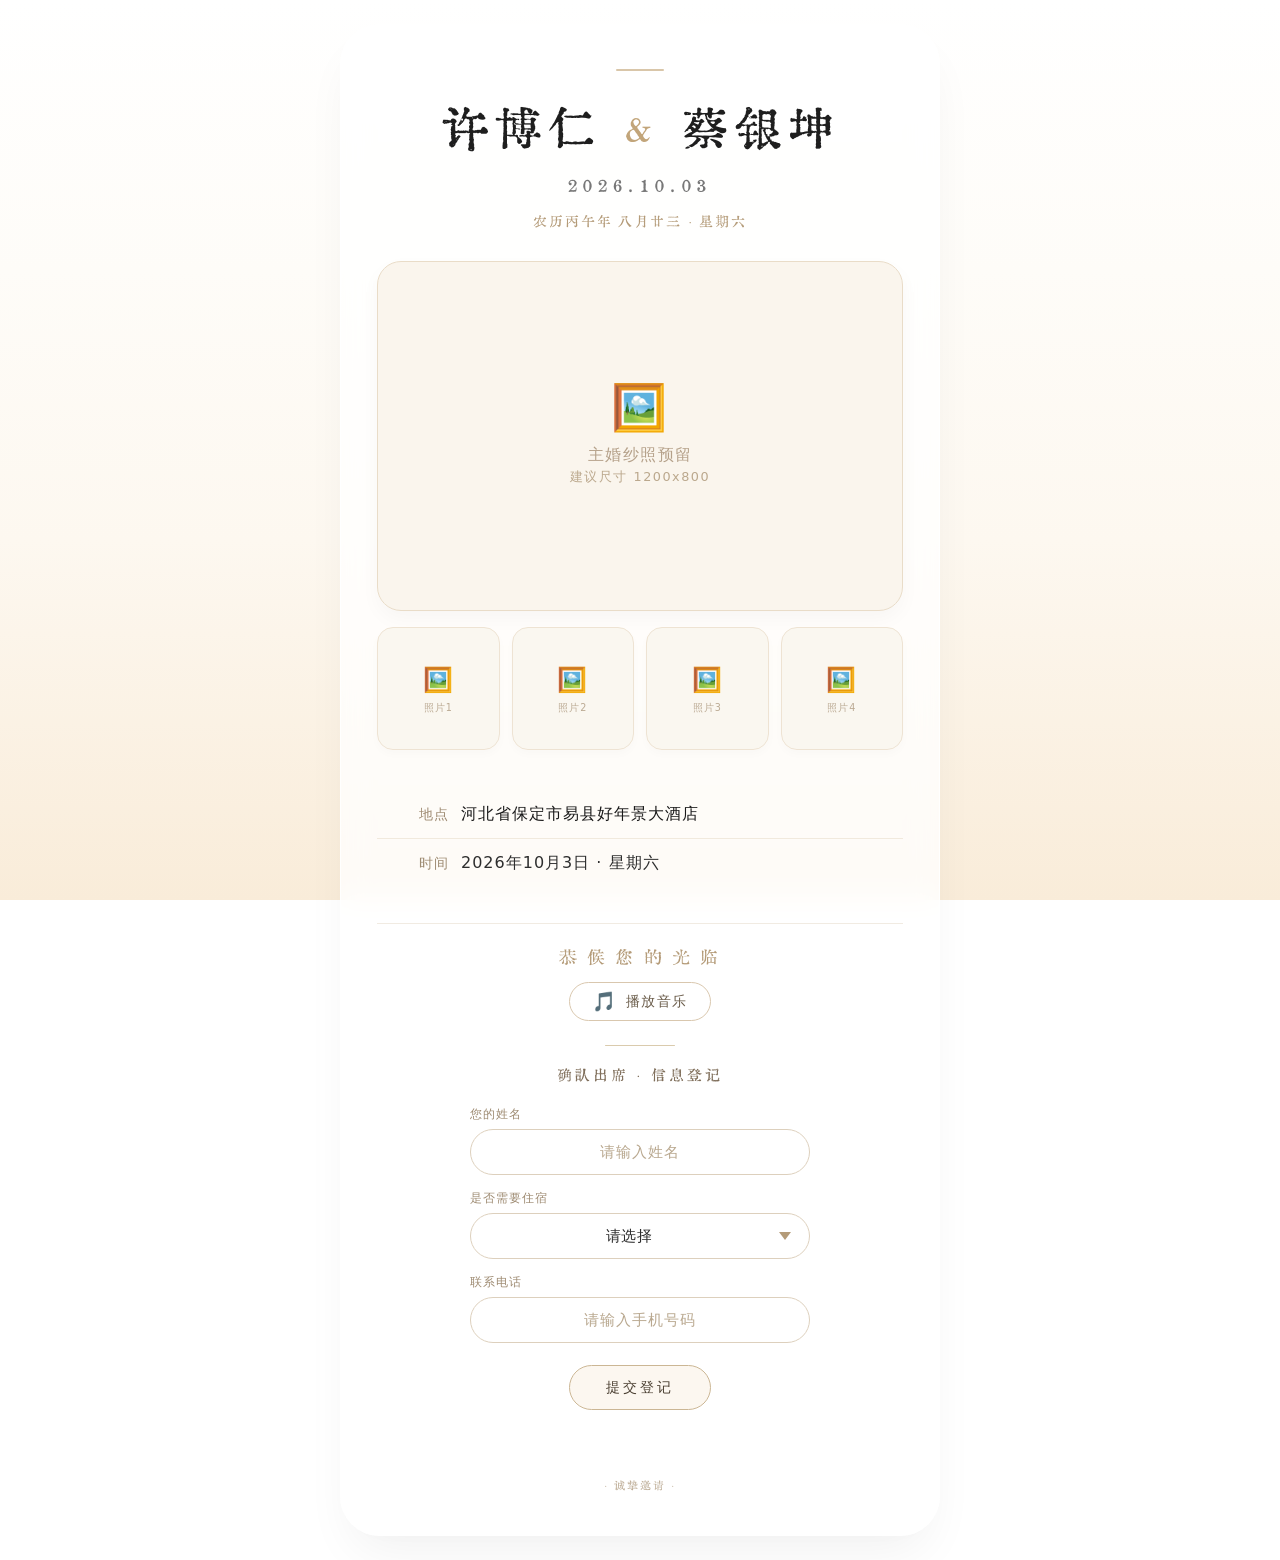
==== commit 496906eb: "字体切换为汇文明朝体（自托管子集 221KB） Co-Authored-By: Claude <noreply@anthropic.com>" ====
--- a/wedding.html
+++ b/wedding.html
@@ -4,8 +4,8 @@
     <meta charset="UTF-8">
     <meta name="viewport" content="width=device-width, initial-scale=1.0, maximum-scale=1.0, user-scalable=yes">
     <title>许博仁 & 蔡银坤 · 婚礼邀请</title>
-    <!-- 古风字体：支芒行书（自托管分包，仅加载页面用到的字） -->
-    <link rel="stylesheet" href="assets/fonts/zhi-mang-xing/index.css">
+    <!-- 古风字体：汇文明朝体（自托管子集，仅加载页面用到的字） -->
+    <link rel="stylesheet" href="assets/fonts/huiwen-mincho/index.css">
     <style>
         /* 全局重置 — 纯白到香槟色渐变背景 */
         * {
@@ -61,7 +61,7 @@
             color: #1e1e1e;
             line-height: 1.2;
             margin-bottom: 16px;
-            font-family: 'Zhi Mang Xing', 'Cormorant Garamond', 'Times New Roman', 'Songti SC', serif;
+            font-family: 'Huiwen Mincho', 'Cormorant Garamond', 'Times New Roman', 'Songti SC', serif;
             text-transform: uppercase;
         }
 
@@ -82,7 +82,7 @@
             color: #777;
             margin-bottom: 28px;
             text-transform: uppercase;
-            font-family: 'Zhi Mang Xing', 'Noto Serif SC', 'Songti SC', serif;
+            font-family: 'Huiwen Mincho', 'Noto Serif SC', 'Songti SC', serif;
         }
 
         /* 农历日期行 — 香槟色调，柔和居中 */
@@ -93,7 +93,7 @@
             color: #b49b78;
             margin-top: -16px;
             margin-bottom: 28px;
-            font-family: 'Zhi Mang Xing', 'Noto Serif SC', 'Songti SC', serif;
+            font-family: 'Huiwen Mincho', 'Noto Serif SC', 'Songti SC', serif;
         }
 
         /* 照片区域 — 主次分明布局 */
@@ -232,7 +232,7 @@
             text-align: center;  /* 居中 */
             border-top: 1px solid rgba(210, 190, 160, 0.3);
             padding-top: 20px;
-            font-family: 'Zhi Mang Xing', 'Noto Serif SC', 'Songti SC', serif;
+            font-family: 'Huiwen Mincho', 'Noto Serif SC', 'Songti SC', serif;
         }
 
         /* 音乐控制区 */
@@ -298,7 +298,7 @@
             margin-bottom: 18px;
             font-weight: 400;
             text-transform: uppercase;
-            font-family: 'Zhi Mang Xing', 'Noto Serif SC', 'Songti SC', serif;
+            font-family: 'Huiwen Mincho', 'Noto Serif SC', 'Songti SC', serif;
         }
 
         .form-grid {
@@ -412,7 +412,7 @@
             letter-spacing: 2px;
             color: #bcab94;
             text-transform: uppercase;
-            font-family: 'Zhi Mang Xing', 'Noto Serif SC', 'Songti SC', serif;
+            font-family: 'Huiwen Mincho', 'Noto Serif SC', 'Songti SC', serif;
         }
 
         /* 响应式 */
--- a/assets/fonts/huiwen-mincho/index.css
+++ b/assets/fonts/huiwen-mincho/index.css
@@ -0,0 +1,9 @@
+/* huiwen-mincho subset — 汇文明朝体（修正版）CC0
+   字形来源: https://github.com/bosswnx/huiwenmincho-improved */
+@font-face {
+  font-family: 'Huiwen Mincho';
+  font-style: normal;
+  font-display: swap;
+  font-weight: 400;
+  src: url(./files/huiwen-mincho-400-normal.woff2) format('woff2');
+}
